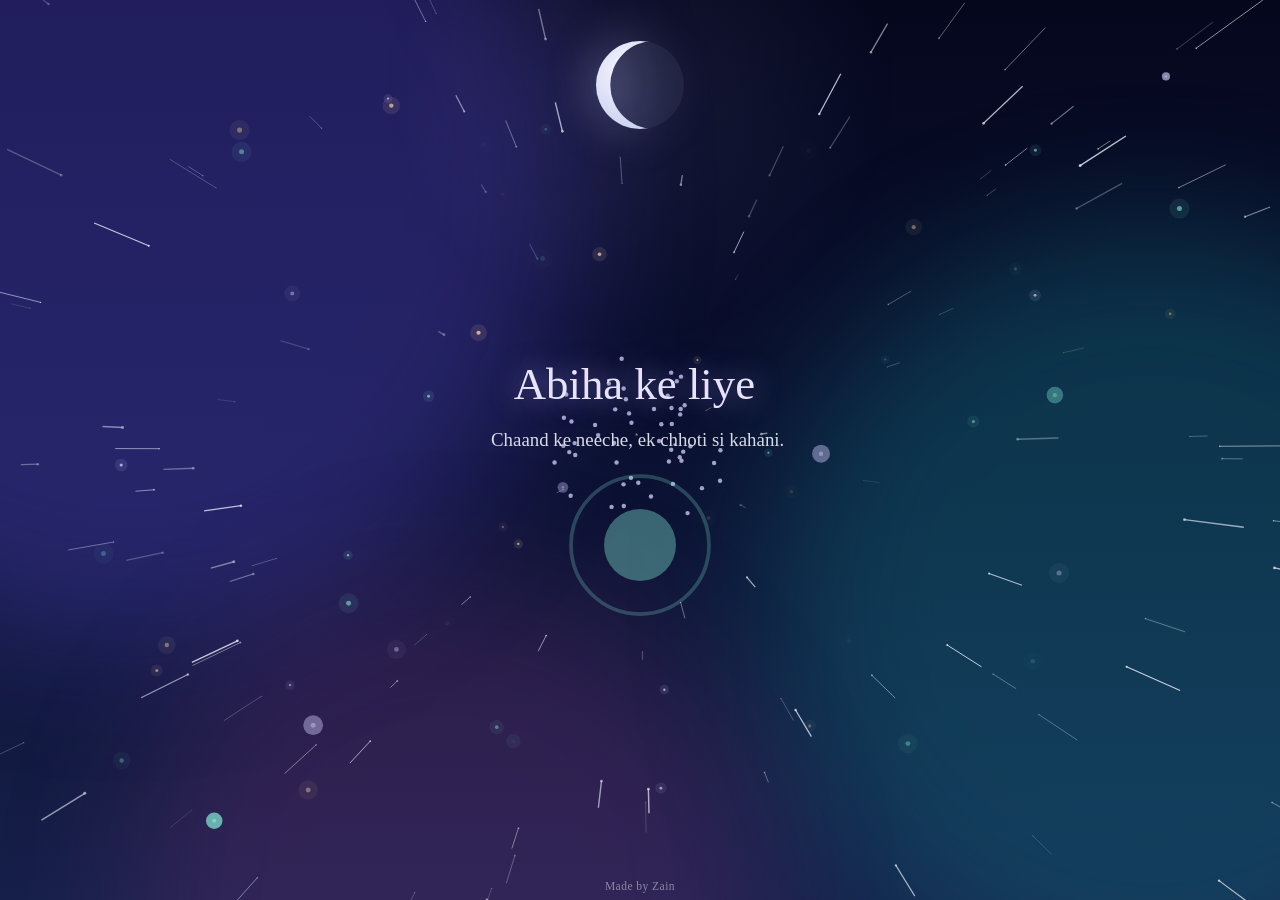
==== index.html @ aacb8832 "Create index.html" ====
<!DOCTYPE html>
<html lang="ur-Latn">
<head>
<meta charset="utf-8">
<meta name="viewport" content="width=device-width,initial-scale=1,viewport-fit=cover">
<meta name="robots" content="noindex">
<title>Abiha ke liye</title>
<style>
/* Custom font: fonts/ folder mein rakho, phir yeh kholo aur --serif mein naam sabse pehle likho:
@font-face{font-family:"MyFont";src:url("fonts/MyFont.woff2") format("woff2");font-display:swap} */
@property --a{syntax:"<angle>";initial-value:0deg;inherits:false}
:root{--serif:Georgia,"Iowan Old Style","Palatino Linotype",serif;--ms:clamp(84px,20vw,110px);--lit:.25;--mt:calc(30px + env(safe-area-inset-top,0px))}
*{box-sizing:border-box;margin:0;-webkit-tap-highlight-color:transparent}
html,body{height:100%;overflow:hidden}
body{background:linear-gradient(180deg,#05071d,#0c1233 55%,#16204a);color:#e8ebf8;font-family:var(--serif);user-select:none;touch-action:manipulation;overscroll-behavior:none}
.au,#cv,.halo,#moon{position:fixed;pointer-events:none}
.au{border-radius:50%;filter:blur(70px);opacity:.35;animation:dr 24s ease-in-out infinite alternate}
.a1{width:70vmax;height:70vmax;left:-25vmax;top:-20vmax;background:#5b4bd6}
.a2{width:60vmax;height:60vmax;right:-20vmax;top:25vh;background:#127c86;animation-duration:30s}
.a3{width:50vmax;height:50vmax;left:10vw;bottom:-25vmax;background:#a23d8f;opacity:.2;animation-duration:36s}
.a4{width:60vmax;height:60vmax;left:20vw;top:10vh;background:#ff9a4d;opacity:0;transition:opacity 3s}
body.warm .a4{opacity:.4}
@keyframes dr{to{transform:translate(8vmax,6vmax) scale(1.15)}}
#cv{inset:0;width:100%;height:100%}
.halo{left:50%;top:calc(var(--mt) + var(--ms)/2);width:min(130vw,560px);aspect-ratio:1;transform:translate(-50%,-50%);background:radial-gradient(circle,rgba(176,170,255,.38),transparent 65%);opacity:var(--lit);transition:opacity 2.6s}
.halo.w2{background:radial-gradient(circle,rgba(255,196,120,.55),transparent 65%);opacity:0}
body.warm .halo.w2{opacity:var(--lit)}
#moon{left:50%;top:var(--mt);width:var(--ms);height:var(--ms);transform:translateX(-50%);animation:br 5s ease-in-out infinite;filter:drop-shadow(0 0 22px rgba(205,208,255,.55))}
@keyframes br{50%{filter:drop-shadow(0 0 38px rgba(205,208,255,.85))}}
#sh{transition:transform 2.8s cubic-bezier(.4,0,.2,1)}
.s1{stop-color:#fbf8ff;transition:stop-color 2.2s}.s2{stop-color:#c4cdee;transition:stop-color 2.2s}
body.warm .s1{stop-color:#fff0c8}body.warm .s2{stop-color:#f1b878}
#stage{position:fixed;inset:0;z-index:3}
.pg{position:absolute;inset:0;display:flex;justify-content:center;overflow:hidden}
.in{width:100%;max-width:34rem;padding:calc(var(--mt) + var(--ms) + 16px) 1.5rem calc(2.6rem + env(safe-area-inset-bottom,0px));display:flex;flex-direction:column;align-items:center;justify-content:center;text-align:center;gap:.9rem}
.rv{opacity:0;transform:translateY(16px);filter:blur(6px);transition:opacity 1s,transform 1s,filter 1s}
.rv.show{opacity:1;transform:none;filter:none}
.w{display:inline-block;white-space:pre;opacity:0;transform:translateY(8px);filter:blur(5px);transition:opacity .9s,transform .9s,filter .9s;transition-delay:calc(var(--i)*60ms)}
.show .w{opacity:1;transform:none;filter:none}
.tt{font-weight:400;font-size:clamp(2rem,8.5vw,2.8rem);line-height:1.12;color:#e6e2ff;text-shadow:0 0 28px rgba(176,170,255,.6);animation:gl 4s ease-in-out infinite alternate}
@keyframes gl{to{text-shadow:0 0 46px rgba(127,227,208,.75)}}
.tx{font-size:clamp(1rem,3.9vw,1.18rem);line-height:1.7;max-width:28rem;color:rgba(232,235,248,.92)}
.hint{font-size:.9rem;color:rgba(232,235,248,.55)}
.cap{min-height:3rem;font-size:1.1rem;line-height:1.6;color:#ffd9a8;max-width:26rem}
.cap.f{animation:up .9s both}
@keyframes up{from{opacity:0;transform:translateY(8px);filter:blur(5px)}}
button{font:inherit;font-size:1rem;color:#e8ebf8;cursor:pointer;padding:.8rem 1.3rem;border-radius:999px;border:1px solid rgba(207,201,255,.7);background:rgba(10,14,40,.5);touch-action:manipulation}
button:focus-visible{outline:3px solid #ffcf99;outline-offset:3px}
button.fill{background:#d6d1ff;color:#0c1233;border-color:#d6d1ff}
.nx{opacity:0;transform:scale(.6);pointer-events:none;transition:opacity .6s,transform .7s cubic-bezier(.3,1.6,.5,1)}
.nx.show{opacity:1;transform:none;pointer-events:auto;animation:pl 2s ease-in-out infinite}
@keyframes pl{0%,100%{box-shadow:0 0 0 0 rgba(214,209,255,.5)}50%{box-shadow:0 0 0 12px rgba(214,209,255,0)}}
.ringb{width:150px;height:150px;border:0;background:none;padding:0;border-radius:50%;touch-action:none}
.ringb svg{width:100%;height:100%}
.ringb circle{fill:none;stroke-width:2.5}
.trk{stroke:rgba(127,227,208,.25)}
#arc{stroke:#7fe3d0;stroke-linecap:round;stroke-dasharray:289;stroke-dashoffset:289;transform:rotate(-90deg);transform-origin:50% 50%;filter:drop-shadow(0 0 6px #7fe3d0)}
.core{fill:rgba(127,227,208,.4)!important;stroke:none;animation:pu 2.4s ease-in-out infinite;transform-origin:50% 50%}
@keyframes pu{50%{transform:scale(1.3);opacity:.5}}
.area{position:relative;width:100%;max-width:26rem;height:34vh;min-height:180px}
.stp{position:absolute;width:48px;height:48px;margin:-24px;padding:0;border:0;background:none;border-radius:50%}
.stp::before{content:"";position:absolute;inset:10px;background:#fff;clip-path:polygon(50% 0,60% 40%,100% 50%,60% 60%,50% 100%,40% 60%,0 50%,40% 40%);opacity:.6;animation:pu 2s ease-in-out infinite;transition:transform .8s,background .8s}
.stp.lit::before{background:#fff3c8;transform:scale(1.7) rotate(45deg);opacity:1;animation:none;filter:drop-shadow(0 0 8px #ffd9a8)}
.lines{position:absolute;inset:0;width:100%;height:100%;pointer-events:none}
.lines line{stroke:#d6d1ff;stroke-width:1.5;vector-effect:non-scaling-stroke;stroke-dasharray:700;stroke-dashoffset:700;animation:ds 1.2s forwards;filter:drop-shadow(0 0 4px #d6d1ff)}
@keyframes ds{to{stroke-dashoffset:0}}
.hb{position:relative;overflow:hidden;min-width:15rem;padding:1rem 1.4rem;touch-action:none}
.hb .fl{position:absolute;inset:0;background:linear-gradient(90deg,#7fe3d0,#d6d1ff);transform-origin:0 50%;transform:scaleX(0);opacity:.55}
.hb span{position:relative}
.wv svg{width:100%;height:110px}
.wv path{fill:none;stroke:#d6d1ff;stroke-width:3;stroke-linecap:round;vector-effect:non-scaling-stroke;filter:drop-shadow(0 0 6px #b0aaff)}
.wv path.gold{stroke:#ffd9a8;filter:drop-shadow(0 0 10px #ffcf99)}
.wv .lab{display:flex;justify-content:space-between;font-size:.85rem;color:rgba(232,235,248,.6)}
input[type=range]{-webkit-appearance:none;appearance:none;width:100%;height:34px;background:transparent;touch-action:none}
input[type=range]::-webkit-slider-runnable-track{height:4px;border-radius:4px;background:rgba(214,209,255,.35)}
input[type=range]::-moz-range-track{height:4px;border-radius:4px;background:rgba(214,209,255,.35)}
input[type=range]::-webkit-slider-thumb{-webkit-appearance:none;width:32px;height:32px;margin-top:-14px;border-radius:50%;background:radial-gradient(circle at 35% 35%,#fff,#c4cdee);box-shadow:0 0 18px #b0aaff}
input[type=range]::-moz-range-thumb{width:32px;height:32px;border:0;border-radius:50%;background:radial-gradient(circle at 35% 35%,#fff,#c4cdee);box-shadow:0 0 18px #b0aaff}
.lrow{display:flex;gap:1.5rem;justify-content:center;margin:.4rem 0}
.lan{width:54px;height:72px;border:0;background:none;padding:0;position:relative;animation:bob 4s ease-in-out infinite}
.lan:nth-child(2){animation-delay:-1.3s}.lan:nth-child(3){animation-delay:-2.6s}
.lan i{position:absolute;inset:0;border-radius:42% 42% 38% 38%/32% 32% 46% 46%;background:radial-gradient(circle at 50% 60%,#ffe9b8,#ff9d5c 70%);box-shadow:0 0 26px rgba(255,170,90,.7)}
.lan.go{animation:rise 2.8s ease-in forwards;pointer-events:none}
@keyframes bob{50%{transform:translateY(-8px)}}
@keyframes rise{to{transform:translateY(-55vh) scale(.6);opacity:0}}
.pr{margin:.3rem 0;font-size:1rem;line-height:1.5;animation:up .9s both}
.pr b{display:block;font-weight:400;color:#ffd9a8;font-size:1.05rem}
.card{position:relative;width:100%;max-width:28rem;padding:1.2rem;border-radius:20px;text-align:left;cursor:pointer;border:1.5px solid transparent;background:linear-gradient(rgba(12,18,52,.85),rgba(12,18,52,.85)) padding-box,conic-gradient(from var(--a),#d6d1ff,#7fe3d0,#ffcf99,#d6d1ff) border-box;animation:sp 7s linear infinite;box-shadow:0 0 40px rgba(176,170,255,.25)}
@keyframes sp{to{--a:360deg}}
.ghost,.typed{font-size:clamp(.95rem,3.6vw,1.08rem);line-height:1.7;white-space:pre-wrap}
.ghost{visibility:hidden}
.typed{position:absolute;inset:1.2rem;color:#f1ecff}
.typed::after{content:"";display:inline-block;width:2px;height:1.1em;margin-left:2px;vertical-align:-.15em;background:#ffd9a8;animation:bl 1s steps(2) infinite}
.typed.end::after{display:none}
@keyframes bl{50%{opacity:0}}
.choices{display:flex;flex-wrap:wrap;gap:.7rem;justify-content:center}
.reply{min-height:2.6rem;font-size:1.1rem;line-height:1.6;color:#ffd9a8}
.rip{position:fixed;z-index:7;width:12px;height:12px;margin:-6px;border-radius:50%;border:2px solid #7fe3d0;pointer-events:none;animation:rp 1.2s ease-out forwards}
@keyframes rp{to{transform:scale(12);opacity:0}}
.glowline{position:fixed;left:0;right:0;top:0;height:3px;z-index:6;background:linear-gradient(90deg,transparent,#d6d1ff,transparent);box-shadow:0 0 24px #b0aaff;pointer-events:none}
.ring{position:fixed;z-index:6;border-radius:50%;border:2px solid #7fe3d0;box-shadow:0 0 25px #7fe3d0,inset 0 0 25px #7fe3d0;transform:translate(-50%,-50%);pointer-events:none}
.made{position:fixed;z-index:8;left:0;right:0;bottom:calc(8px + env(safe-area-inset-bottom,0px));text-align:center;font-size:.72rem;letter-spacing:.04em;color:rgba(232,235,248,.5);pointer-events:none}
@media(prefers-reduced-motion:reduce){*{animation:none!important;transition:none!important}.rv,.w{opacity:1;transform:none;filter:none}}
</style>
</head>
<body>
<div class="au a1"></div><div class="au a2"></div><div class="au a3"></div><div class="au a4"></div>
<canvas id="cv"></canvas><div class="halo"></div><div class="halo w2"></div>
<svg id="moon" viewBox="0 0 200 200" aria-hidden="true">
  <defs>
    <radialGradient id="g" cx="38%" cy="35%" r="75%"><stop offset="0" class="s1"/><stop offset="1" class="s2"/></radialGradient>
    <mask id="mk" maskUnits="userSpaceOnUse" x="0" y="0" width="200" height="200"><rect width="200" height="200" fill="#fff"/><circle id="sh" cx="100" cy="100" r="80" fill="#000"/></mask>
  </defs>
  <circle cx="100" cy="100" r="80" fill="#c4cdee" opacity=".07"/>
  <g mask="url(#mk)"><circle cx="100" cy="100" r="80" fill="url(#g)"/>
    <circle cx="72" cy="82" r="11" fill="#8f9bc8" opacity=".2"/><circle cx="124" cy="122" r="15" fill="#8f9bc8" opacity=".18"/>
    <circle cx="98" cy="60" r="6" fill="#8f9bc8" opacity=".2"/><circle cx="132" cy="76" r="8" fill="#8f9bc8" opacity=".16"/><circle cx="76" cy="130" r="7" fill="#8f9bc8" opacity=".16"/></g>
</svg>
<div id="stage"></div>
<p class="made">Made by Zain</p>

<script>
/* ===== YAHAN APNE ALFAAZ LIKHO: sirf yeh hissa edit karna hai =====
   off = chaand ki phase (26 patli hilaal ... 175 poora chaand), lit = chaand ki roshni (0 se 1) */
const P = [
  { t: "gate", off: 26, lit: .25, title: "Abiha ke liye", tx: "Chaand ke neeche, ek chhoti si kahani.", hint: "Chaand ko jagane ke liye ring ko dabao aur pakde rakho" },
  { t: "stars", off: 48, lit: .4, title: "Abiha,", tx: "Yeh kahani tumhare liye hai. Pehle teen taare roshan karo.",
    cap: "Taare door lagte hain, par aasman ek hi hota hai." },
  { t: "calm", off: 70, lit: .55, title: "Do hafte", tx: "Dimaag mein jab bohot shor hota hai, tumse baat karte hi wo shant ho jata hai. Shor ko shant karo.",
    btn: "Dabao aur pakde rakho", doneBtn: "Shant ho gaya" },
  { t: "line", off: 95, lit: .7, title: "Us raat", tx: "Maine baat ghuma di thi, jabke tumne seedha bolne ko kaha tha. Woh meri galti thi. Ghumi hui baat ko seedha karo.",
    cap: "Seedhi baat. Aage se bas yahi." },
  { t: "lanterns", off: 125, lit: .82, title: "Mera waada", tx: "Teen fanoos chhodo. Har ek mein ek waada hai.", items: [
    { label: "Seedha bolunga", text: "Chahe baat mushkil ho, ghuma kar nahi." },
    { label: "Ahmiyat doonga", text: "Tumhari baat meri nazar mein hamesha value rakhti hai." },
    { label: "Chhota nahi karunga", text: "Kisi ke saamne tumhein kabhi chhota nahi hone doonga." } ] },
  /* ✎ Yeh tumhara khaas message hai: typing style mein chalega. Isay apne alfaaz mein badal do. */
  { t: "letter", off: 150, lit: .92, title: "Ek khaas baat",
    message: "Abiha,\ndo hafton mein tumne mere bhaari dil ko halka kiya hai. Yeh maine kabhi kaha nahi, par tumhari baatein mere liye sukoon hain.\nUs raat meri galti thi. Main tumhari baat ko seedha sunta aur seedha jawab deta.\nAb se tumhari har baat poore dhyan se sununga.\nTum naraz raho ya na raho, tum mere liye khaas ho, aur main tumhara dost rahunga.\n- Zain" },
  { t: "end", off: 175, lit: 1, title: "Ab faisla tumhara", tx: "Dekho, chaand poora ho gaya. Jo bhi tum chaho, main uski izzat karunga.",
    yes: "Chalo, phir se baat karte hain", wait: "Mujhe thora waqt chahiye",
    yesReply: "Shukriya, Abiha. Main yahin hoon.", waitReply: "Theek hai. Jab tum ready ho, main wait karunga." }
];
/* ================================================================= */

const $ = id => document.getElementById(id), stage = $("stage");
const RM = matchMedia("(prefers-reduced-motion: reduce)").matches;
const TR = ["", "circle", "zoom", "curtain", "circle", "zoom", "curtain"];
let cur = -1, busy = false, hold = false, hp = 0, chaos = 0, warp = 0, task = "", S = {}, last = 0;
const mk = (tag, cls) => { const e = document.createElement(tag); if (cls) e.className = cls; return e; };
const words = (e, t) => t.split(" ").forEach((w, i) => { const s = mk("span", "w"); s.style.setProperty("--i", i); s.textContent = w + " "; e.append(s); });

// ---------- canvas: stars (parallax + warp), dust, shooting stars, bursts ----------
const cv = $("cv"), cx = cv.getContext("2d");
let W, H, D, px, py;
function size() { D = Math.min(devicePixelRatio || 1, 2); W = innerWidth; H = innerHeight; cv.width = W * D; cv.height = H * D; cx.setTransform(D, 0, 0, D, 0, 0); }
size(); addEventListener("resize", size); px = W / 2; py = H / 2;
const rnd = (a, b) => a + Math.random() * (b - a);
const stars = [...Array(110)].map(() => ({ x: rnd(0, 1), y: rnd(0, 1), r: rnd(.4, 1.5), p: rnd(0, 6.3), z: rnd(.2, 1) }));
const cols = ["#7fe3d0", "#d6d1ff", "#ffd9a8"];
const dust = [...Array(55)].map(() => ({ x: rnd(0, W), y: rnd(0, H), vx: 0, vy: 0, r: rnd(1, 2.6), p: rnd(0, 6.3), c: cols[Math.floor(rnd(0, 3))] }));
let bursts = [], shoots = [];
function burst(x, y, c, n) { for (let i = 0; i < n; i++) { const a = rnd(0, 6.3), s = rnd(1, 5); bursts.push({ x, y, vx: Math.cos(a) * s, vy: Math.sin(a) * s - 1, l: 1, c }); } }
function shootStar() { shoots.push({ x: rnd(W * .4, W), y: rnd(0, H * .35), vx: -rnd(7, 11), vy: rnd(3, 5), l: 1 }); }
setInterval(() => { if (!document.hidden && !RM) shootStar(); }, 5000);
addEventListener("pointermove", e => { px = e.clientX; py = e.clientY; });

function ripple(x, y) { const r = mk("span", "rip"); r.style.left = x + "px"; r.style.top = y + "px"; document.body.append(r); setTimeout(() => r.remove(), 1300); }

// ---------- pages ----------
function build(i) {
  const p = P[i], el = mk("div", "pg"), inn = mk("div", "in"), st = { i }; el.append(inn);
  S = st; task = p.t; hp = 0; chaos = p.t === "calm" ? 1 : 0;
  const add = (tag, cls, t) => { const e = mk(tag, cls); if (t) words(e, t); inn.append(e); return e; };
  const nx = mk("button", "nx"); nx.textContent = "Aage \u2726";
  nx.onclick = () => { const r = nx.getBoundingClientRect(); go(i + 1, r.left + r.width / 2, r.top + r.height / 2); };
  st.done = () => nx.classList.add("show");
  add("h2", "tt rv", p.title);
  if (p.tx) add("p", "tx rv", p.tx);

  if (p.t === "gate") {
    const r = add("div", "rv");
    r.innerHTML = '<button class="ringb" data-hold aria-label="Dabao aur pakde rakho"><svg viewBox="0 0 100 100"><circle class="trk" cx="50" cy="50" r="46"/><circle class="core" cx="50" cy="50" r="24"/><circle id="arc" cx="50" cy="50" r="46"/></svg></button>';
    add("p", "hint rv", p.hint);
  }
  if (p.t === "stars") {
    const area = add("div", "area rv"), cap = mk("p", "cap");
    area.innerHTML = '<svg class="lines" viewBox="0 0 100 100" preserveAspectRatio="none"></svg>';
    const svg = area.firstChild; let lit = 0, prev = null;
    [[18, 26], [50, 72], [82, 30]].forEach(([x, y]) => {
      const b = mk("button", "stp"); b.style.left = x + "%"; b.style.top = y + "%"; b.setAttribute("aria-label", "Taara");
      b.onclick = e => {
        if (b.classList.contains("lit")) return;
        b.classList.add("lit"); burst(e.clientX, e.clientY, "#fff3c8", 28);
        if (prev) { const l = document.createElementNS("http://www.w3.org/2000/svg", "line"); l.setAttribute("x1", prev[0]); l.setAttribute("y1", prev[1]); l.setAttribute("x2", x); l.setAttribute("y2", y); svg.append(l); }
        prev = [x, y];
        if (++lit === 3) { cap.textContent = p.cap; cap.classList.add("f"); st.done(); }
      };
      area.append(b);
    });
    inn.append(cap);
  }
  if (p.t === "calm") {
    const b = add("button", "hb rv"); b.setAttribute("data-hold", ""); b.innerHTML = '<i class="fl"></i><span></span>';
    st.fl = b.firstChild; st.lab = b.lastChild; st.lab.textContent = p.btn; st.doneTxt = p.doneBtn;
  }
  if (p.t === "line") {
    const box = add("div", "area wv rv"), cap = mk("p", "cap");
    box.innerHTML = '<svg viewBox="0 0 300 100" preserveAspectRatio="none"><path d=""/></svg><input type="range" min="0" max="100" value="0" aria-label="Baat seedhi karo"><div class="lab"><span>ghuma hua</span><span>seedha</span></div>';
    box.style.height = "auto";
    st.path = box.querySelector("path"); st.sl = box.querySelector("input");
    st.sl.oninput = () => {
      if (+st.sl.value >= 97 && !st.fin) { st.fin = 1; st.sl.value = 100; st.sl.disabled = true; st.path.classList.add("gold"); cap.textContent = p.cap; cap.classList.add("f"); burst(W / 2, H * .55, "#ffd9a8", 50); st.done(); }
    };
    inn.append(cap);
  }
  if (p.t === "lanterns") {
    const row = add("div", "lrow rv"), list = mk("div", "plist"); let n = 0;
    p.items.forEach(it => {
      const b = mk("button", "lan"); b.setAttribute("aria-label", it.label); b.innerHTML = "<i></i>";
      b.onclick = e => {
        if (b.classList.contains("go")) return;
        b.classList.add("go"); burst(e.clientX, e.clientY, "#ffcf99", 24);
        const q = mk("p", "pr"); q.innerHTML = "<b></b><span></span>"; q.firstChild.textContent = it.label; q.lastChild.textContent = it.text; list.append(q);
        if (++n === p.items.length) st.done();
      };
      row.append(b);
    });
    inn.append(list);
  }
  if (p.t === "letter") {
    const card = add("div", "card rv"); card.innerHTML = '<p class="ghost"></p><p class="typed"></p>';
    card.firstChild.textContent = p.message; st.out = card.lastChild;
    const finish = () => { clearTimeout(st.tt); st.out.textContent = p.message; st.out.classList.add("end"); st.done(); };
    card.onclick = () => { if (!st.fin) { st.fin = 1; finish(); } };
    st.start = () => {
      let k = 0;
      const tick = () => {
        if (st.fin || cur !== i) return;
        st.out.textContent = p.message.slice(0, ++k);
        if (k >= p.message.length) { st.fin = 1; finish(); return; }
        st.tt = setTimeout(tick, /[.,\n]/.test(p.message[k - 1]) ? 280 : 30 + Math.random() * 30);
      };
      tick();
    };
  }
  if (p.t === "end") {
    const box = add("div", "choices rv"), r = add("p", "reply");
    box.innerHTML = '<button class="fill"></button><button></button>';
    const bs = box.querySelectorAll("button"); bs[0].textContent = p.yes; bs[1].textContent = p.wait;
    bs[0].onclick = e => { r.textContent = p.yesReply; document.body.classList.add("warm"); burst(e.clientX, e.clientY, "#ffcf99", 90); for (let k = 0; k < 4; k++) setTimeout(shootStar, k * 300); navigator.vibrate && navigator.vibrate(40); };
    bs[1].onclick = () => { r.textContent = p.waitReply; document.body.classList.remove("warm"); };
  } else if (p.t !== "gate") inn.append(nx);
  return el;
}

function begin(el, base) {
  el.querySelectorAll(".rv").forEach((e, k) => setTimeout(() => e.classList.add("show"), base + k * 520));
  const st = S; if (st.start) setTimeout(() => { if (cur === st.i) st.start(); }, base + 2400);
}

function go(i, x, y) {
  if (busy || i < 0 || i >= P.length) return;
  x = x == null ? W / 2 : x; y = y == null ? H / 2 : y;
  const old = stage.firstElementChild, el = build(i), type = TR[i];
  cur = i; busy = true; warp = 1; burst(x, y, "#d6d1ff", 50);
  $("sh").style.transform = `translateX(${P[i].off}px)`;
  document.documentElement.style.setProperty("--lit", P[i].lit);
  if (i < P.length - 1) document.body.classList.remove("warm");
  const fin = () => { old && old.remove(); busy = false; };
  stage.append(el);
  if (!old || RM) { fin(); begin(el, RM ? 0 : 300); return; }
  if (type === "circle") {
    const R = Math.hypot(W, H) * 1.05, d = 1100, c0 = `circle(0px at ${x}px ${y}px)`;
    el.style.clipPath = c0;
    const r = mk("div", "ring"); r.style.left = x + "px"; r.style.top = y + "px"; document.body.append(r);
    r.animate([{ width: "0px", height: "0px", opacity: 1 }, { width: 2 * R + "px", height: 2 * R + "px", opacity: .1 }], { duration: d, easing: "cubic-bezier(.65,0,.25,1)" }).onfinish = () => r.remove();
    el.animate([{ clipPath: c0 }, { clipPath: `circle(${R}px at ${x}px ${y}px)` }], { duration: d, easing: "cubic-bezier(.65,0,.25,1)", fill: "forwards" }).onfinish = () => { el.style.clipPath = ""; fin(); };
    begin(el, 700);
  } else if (type === "zoom") {
    old.animate([{ opacity: 1, transform: "scale(1)", filter: "blur(0px)" }, { opacity: 0, transform: "scale(1.25)", filter: "blur(14px)" }], { duration: 700, easing: "ease-in", fill: "forwards" });
    el.animate([{ opacity: 0, transform: "scale(.8)", filter: "blur(14px)" }, { opacity: 1, transform: "none", filter: "blur(0px)" }], { duration: 900, delay: 350, easing: "cubic-bezier(.2,.8,.2,1)", fill: "both" }).onfinish = fin;
    begin(el, 900);
  } else {
    const gl = mk("div", "glowline"); document.body.append(gl);
    gl.animate([{ transform: `translateY(${H}px)` }, { transform: "translateY(0px)" }], { duration: 1000, easing: "cubic-bezier(.65,0,.25,1)" }).onfinish = () => gl.remove();
    el.style.clipPath = "inset(100% 0 0 0)";
    el.animate([{ clipPath: "inset(100% 0 0 0)" }, { clipPath: "inset(0 0 0 0)" }], { duration: 1000, easing: "cubic-bezier(.65,0,.25,1)", fill: "forwards" }).onfinish = () => { el.style.clipPath = ""; fin(); };
    begin(el, 700);
  }
}

// ---------- input: hold + tap ripples ----------
addEventListener("pointerdown", e => {
  if (e.target.closest && e.target.closest("[data-hold]")) hold = true;
  ripple(e.clientX, e.clientY);
});
["pointerup", "pointercancel"].forEach(n => addEventListener(n, () => { hold = false; }));
addEventListener("keydown", e => { if ((e.key === " " || e.key === "Enter") && (task === "gate" || task === "calm")) hold = true; });
addEventListener("keyup", () => { hold = false; });

// ---------- main loop ----------
function frame(t) {
  const dt = Math.min(t - last, 50); last = t;
  if (!document.hidden) {
    cx.clearRect(0, 0, W, H);
    cx.fillStyle = cx.strokeStyle = "#e8ebf8";
    stars.forEach(s => {
      const x = s.x * W - (px - W / 2) * s.z * .02, y = s.y * H - (py - H / 2) * s.z * .02;
      cx.globalAlpha = (.2 + .7 * Math.abs(Math.sin(t / 1500 + s.p))) * (.5 + s.z * .5);
      cx.beginPath(); cx.arc(x, y, s.r, 0, 6.3); cx.fill();
      if (warp > .03) { cx.lineWidth = s.r; cx.beginPath(); cx.moveTo(x, y); cx.lineTo(x + (x - W / 2) * warp * .35 * s.z, y + (y - H / 2) * warp * .35 * s.z); cx.stroke(); }
    });
    dust.forEach(d => {
      const j = .02 + chaos * .5;
      d.vx += rnd(-1, 1) * j + (px - d.x) * .000012 * dt - (d.y - H / 2) * .00004 * chaos;
      d.vy += rnd(-1, 1) * j + (py - d.y) * .000012 * dt + (d.x - W / 2) * .00004 * chaos;
      d.vx *= .96; d.vy *= .96;
      d.x = (d.x + d.vx * dt / 16 + W) % W; d.y = (d.y + d.vy * dt / 16 + H) % H;
      const al = .35 + .4 * Math.sin(t / 800 + d.p);
      cx.fillStyle = d.c; cx.globalAlpha = al * .15; cx.beginPath(); cx.arc(d.x, d.y, d.r * 4, 0, 6.3); cx.fill();
      cx.globalAlpha = al; cx.beginPath(); cx.arc(d.x, d.y, d.r, 0, 6.3); cx.fill();
    });
    shoots = shoots.filter(s => s.l > 0);
    shoots.forEach(s => {
      s.x += s.vx; s.y += s.vy; s.l -= .015;
      const g = cx.createLinearGradient(s.x, s.y, s.x - s.vx * 9, s.y - s.vy * 9);
      g.addColorStop(0, "#fff"); g.addColorStop(1, "rgba(255,255,255,0)");
      cx.globalAlpha = Math.max(s.l, 0); cx.strokeStyle = g; cx.lineWidth = 1.6; cx.beginPath(); cx.moveTo(s.x, s.y); cx.lineTo(s.x - s.vx * 9, s.y - s.vy * 9); cx.stroke();
    });
    bursts = bursts.filter(b => b.l > 0);
    bursts.forEach(b => { b.x += b.vx; b.y += b.vy; b.vy += .05; b.l -= .014; cx.globalAlpha = Math.max(b.l, 0); cx.fillStyle = b.c; cx.beginPath(); cx.arc(b.x, b.y, 2.2, 0, 6.3); cx.fill(); });
    cx.globalAlpha = 1;
    warp *= .94; if (warp < .01) warp = 0;

    if ((task === "gate" || task === "calm") && !busy && !S.fin) {
      hp = Math.max(0, Math.min(1, hp + (hold ? dt / (task === "gate" ? 1500 : 2400) : -dt / 1000)));
      if (task === "gate") {
        const a = $("arc"); if (a) a.style.strokeDashoffset = 289 * (1 - hp);
        if (hp >= 1) { S.fin = 1; hold = false; navigator.vibrate && navigator.vibrate(30); go(1, W / 2, H / 2); }
      } else {
        if (S.fl) S.fl.style.transform = `scaleX(${hp})`;
        chaos = 1 - hp;
        if (hp >= 1) { S.fin = 1; hold = false; chaos = 0; S.lab.textContent = S.doneTxt; burst(W / 2, H * .6, "#7fe3d0", 50); S.done(); }
      }
    }
    if (task === "line" && S.path) {
      const s = S.sl.value / 100, amp = (1 - s) * 34; let d = "M0 50";
      for (let x = 6; x <= 300; x += 6) d += `L${x} ${(50 + amp * Math.sin(x / 22 + t / 400) * Math.cos(x / 57)).toFixed(1)}`;
      S.path.setAttribute("d", d);
    }
  }
  requestAnimationFrame(frame);
}
requestAnimationFrame(frame);
go(0);
</script>
</body>
</html>
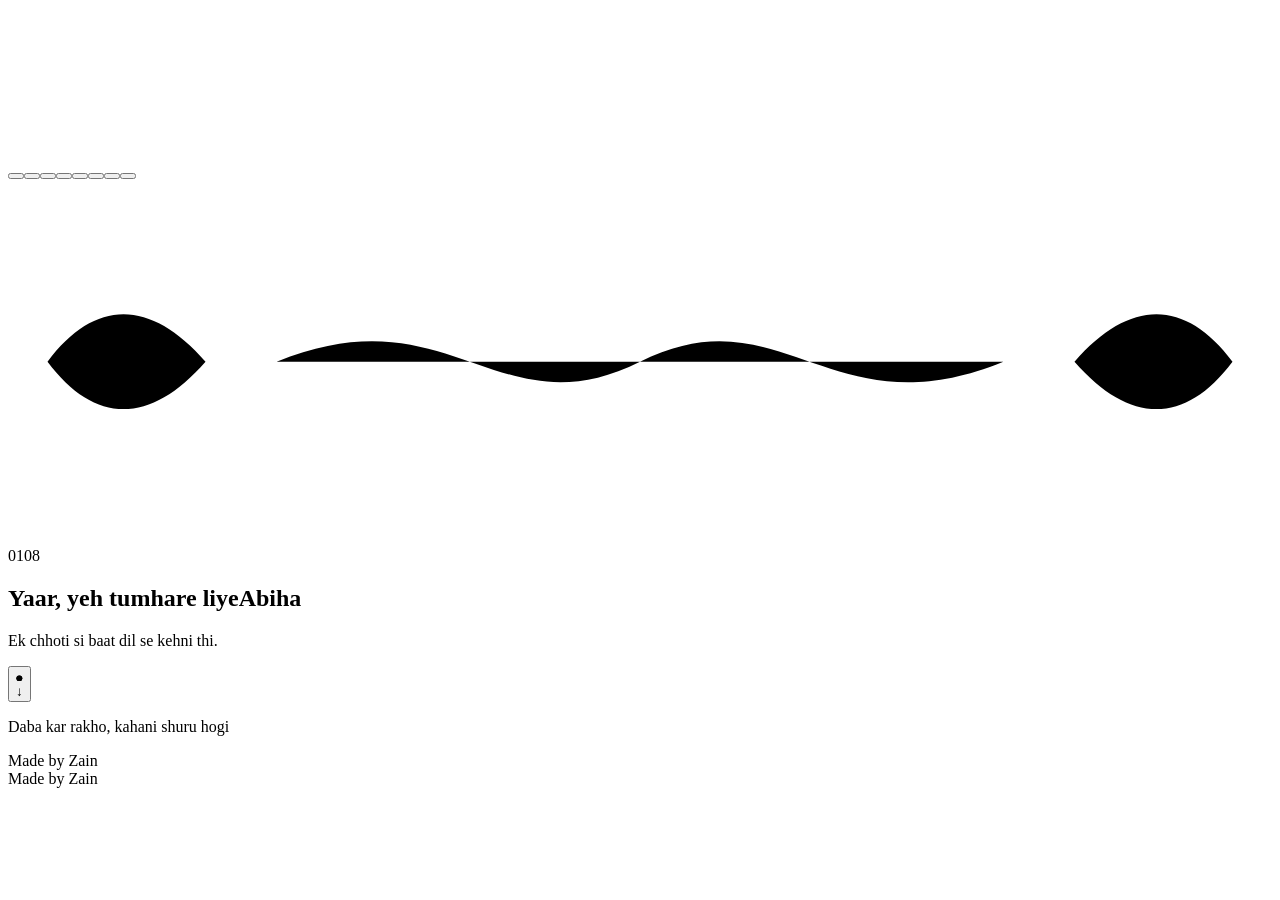
==== commit 89b1de29: "Add files via upload" ====
--- a/index.html
+++ b/index.html
@@ -1,359 +1 @@
-<!DOCTYPE html>
-<html lang="ur-Latn">
-<head>
-<meta charset="utf-8">
-<meta name="viewport" content="width=device-width,initial-scale=1,viewport-fit=cover">
-<meta name="robots" content="noindex">
-<title>Abiha ke liye</title>
-<style>
-/* Custom font: fonts/ folder mein rakho, phir yeh kholo aur --serif mein naam sabse pehle likho:
-@font-face{font-family:"MyFont";src:url("fonts/MyFont.woff2") format("woff2");font-display:swap} */
-@property --a{syntax:"<angle>";initial-value:0deg;inherits:false}
-:root{--serif:Georgia,"Iowan Old Style","Palatino Linotype",serif;--ms:clamp(84px,20vw,110px);--lit:.25;--mt:calc(30px + env(safe-area-inset-top,0px))}
-*{box-sizing:border-box;margin:0;-webkit-tap-highlight-color:transparent}
-html,body{height:100%;overflow:hidden}
-body{background:linear-gradient(180deg,#05071d,#0c1233 55%,#16204a);color:#e8ebf8;font-family:var(--serif);user-select:none;touch-action:manipulation;overscroll-behavior:none}
-.au,#cv,.halo,#moon{position:fixed;pointer-events:none}
-.au{border-radius:50%;filter:blur(70px);opacity:.35;animation:dr 24s ease-in-out infinite alternate}
-.a1{width:70vmax;height:70vmax;left:-25vmax;top:-20vmax;background:#5b4bd6}
-.a2{width:60vmax;height:60vmax;right:-20vmax;top:25vh;background:#127c86;animation-duration:30s}
-.a3{width:50vmax;height:50vmax;left:10vw;bottom:-25vmax;background:#a23d8f;opacity:.2;animation-duration:36s}
-.a4{width:60vmax;height:60vmax;left:20vw;top:10vh;background:#ff9a4d;opacity:0;transition:opacity 3s}
-body.warm .a4{opacity:.4}
-@keyframes dr{to{transform:translate(8vmax,6vmax) scale(1.15)}}
-#cv{inset:0;width:100%;height:100%}
-.halo{left:50%;top:calc(var(--mt) + var(--ms)/2);width:min(130vw,560px);aspect-ratio:1;transform:translate(-50%,-50%);background:radial-gradient(circle,rgba(176,170,255,.38),transparent 65%);opacity:var(--lit);transition:opacity 2.6s}
-.halo.w2{background:radial-gradient(circle,rgba(255,196,120,.55),transparent 65%);opacity:0}
-body.warm .halo.w2{opacity:var(--lit)}
-#moon{left:50%;top:var(--mt);width:var(--ms);height:var(--ms);transform:translateX(-50%);animation:br 5s ease-in-out infinite;filter:drop-shadow(0 0 22px rgba(205,208,255,.55))}
-@keyframes br{50%{filter:drop-shadow(0 0 38px rgba(205,208,255,.85))}}
-#sh{transition:transform 2.8s cubic-bezier(.4,0,.2,1)}
-.s1{stop-color:#fbf8ff;transition:stop-color 2.2s}.s2{stop-color:#c4cdee;transition:stop-color 2.2s}
-body.warm .s1{stop-color:#fff0c8}body.warm .s2{stop-color:#f1b878}
-#stage{position:fixed;inset:0;z-index:3}
-.pg{position:absolute;inset:0;display:flex;justify-content:center;overflow:hidden}
-.in{width:100%;max-width:34rem;padding:calc(var(--mt) + var(--ms) + 16px) 1.5rem calc(2.6rem + env(safe-area-inset-bottom,0px));display:flex;flex-direction:column;align-items:center;justify-content:center;text-align:center;gap:.9rem}
-.rv{opacity:0;transform:translateY(16px);filter:blur(6px);transition:opacity 1s,transform 1s,filter 1s}
-.rv.show{opacity:1;transform:none;filter:none}
-.w{display:inline-block;white-space:pre;opacity:0;transform:translateY(8px);filter:blur(5px);transition:opacity .9s,transform .9s,filter .9s;transition-delay:calc(var(--i)*60ms)}
-.show .w{opacity:1;transform:none;filter:none}
-.tt{font-weight:400;font-size:clamp(2rem,8.5vw,2.8rem);line-height:1.12;color:#e6e2ff;text-shadow:0 0 28px rgba(176,170,255,.6);animation:gl 4s ease-in-out infinite alternate}
-@keyframes gl{to{text-shadow:0 0 46px rgba(127,227,208,.75)}}
-.tx{font-size:clamp(1rem,3.9vw,1.18rem);line-height:1.7;max-width:28rem;color:rgba(232,235,248,.92)}
-.hint{font-size:.9rem;color:rgba(232,235,248,.55)}
-.cap{min-height:3rem;font-size:1.1rem;line-height:1.6;color:#ffd9a8;max-width:26rem}
-.cap.f{animation:up .9s both}
-@keyframes up{from{opacity:0;transform:translateY(8px);filter:blur(5px)}}
-button{font:inherit;font-size:1rem;color:#e8ebf8;cursor:pointer;padding:.8rem 1.3rem;border-radius:999px;border:1px solid rgba(207,201,255,.7);background:rgba(10,14,40,.5);touch-action:manipulation}
-button:focus-visible{outline:3px solid #ffcf99;outline-offset:3px}
-button.fill{background:#d6d1ff;color:#0c1233;border-color:#d6d1ff}
-.nx{opacity:0;transform:scale(.6);pointer-events:none;transition:opacity .6s,transform .7s cubic-bezier(.3,1.6,.5,1)}
-.nx.show{opacity:1;transform:none;pointer-events:auto;animation:pl 2s ease-in-out infinite}
-@keyframes pl{0%,100%{box-shadow:0 0 0 0 rgba(214,209,255,.5)}50%{box-shadow:0 0 0 12px rgba(214,209,255,0)}}
-.ringb{width:150px;height:150px;border:0;background:none;padding:0;border-radius:50%;touch-action:none}
-.ringb svg{width:100%;height:100%}
-.ringb circle{fill:none;stroke-width:2.5}
-.trk{stroke:rgba(127,227,208,.25)}
-#arc{stroke:#7fe3d0;stroke-linecap:round;stroke-dasharray:289;stroke-dashoffset:289;transform:rotate(-90deg);transform-origin:50% 50%;filter:drop-shadow(0 0 6px #7fe3d0)}
-.core{fill:rgba(127,227,208,.4)!important;stroke:none;animation:pu 2.4s ease-in-out infinite;transform-origin:50% 50%}
-@keyframes pu{50%{transform:scale(1.3);opacity:.5}}
-.area{position:relative;width:100%;max-width:26rem;height:34vh;min-height:180px}
-.stp{position:absolute;width:48px;height:48px;margin:-24px;padding:0;border:0;background:none;border-radius:50%}
-.stp::before{content:"";position:absolute;inset:10px;background:#fff;clip-path:polygon(50% 0,60% 40%,100% 50%,60% 60%,50% 100%,40% 60%,0 50%,40% 40%);opacity:.6;animation:pu 2s ease-in-out infinite;transition:transform .8s,background .8s}
-.stp.lit::before{background:#fff3c8;transform:scale(1.7) rotate(45deg);opacity:1;animation:none;filter:drop-shadow(0 0 8px #ffd9a8)}
-.lines{position:absolute;inset:0;width:100%;height:100%;pointer-events:none}
-.lines line{stroke:#d6d1ff;stroke-width:1.5;vector-effect:non-scaling-stroke;stroke-dasharray:700;stroke-dashoffset:700;animation:ds 1.2s forwards;filter:drop-shadow(0 0 4px #d6d1ff)}
-@keyframes ds{to{stroke-dashoffset:0}}
-.hb{position:relative;overflow:hidden;min-width:15rem;padding:1rem 1.4rem;touch-action:none}
-.hb .fl{position:absolute;inset:0;background:linear-gradient(90deg,#7fe3d0,#d6d1ff);transform-origin:0 50%;transform:scaleX(0);opacity:.55}
-.hb span{position:relative}
-.wv svg{width:100%;height:110px}
-.wv path{fill:none;stroke:#d6d1ff;stroke-width:3;stroke-linecap:round;vector-effect:non-scaling-stroke;filter:drop-shadow(0 0 6px #b0aaff)}
-.wv path.gold{stroke:#ffd9a8;filter:drop-shadow(0 0 10px #ffcf99)}
-.wv .lab{display:flex;justify-content:space-between;font-size:.85rem;color:rgba(232,235,248,.6)}
-input[type=range]{-webkit-appearance:none;appearance:none;width:100%;height:34px;background:transparent;touch-action:none}
-input[type=range]::-webkit-slider-runnable-track{height:4px;border-radius:4px;background:rgba(214,209,255,.35)}
-input[type=range]::-moz-range-track{height:4px;border-radius:4px;background:rgba(214,209,255,.35)}
-input[type=range]::-webkit-slider-thumb{-webkit-appearance:none;width:32px;height:32px;margin-top:-14px;border-radius:50%;background:radial-gradient(circle at 35% 35%,#fff,#c4cdee);box-shadow:0 0 18px #b0aaff}
-input[type=range]::-moz-range-thumb{width:32px;height:32px;border:0;border-radius:50%;background:radial-gradient(circle at 35% 35%,#fff,#c4cdee);box-shadow:0 0 18px #b0aaff}
-.lrow{display:flex;gap:1.5rem;justify-content:center;margin:.4rem 0}
-.lan{width:54px;height:72px;border:0;background:none;padding:0;position:relative;animation:bob 4s ease-in-out infinite}
-.lan:nth-child(2){animation-delay:-1.3s}.lan:nth-child(3){animation-delay:-2.6s}
-.lan i{position:absolute;inset:0;border-radius:42% 42% 38% 38%/32% 32% 46% 46%;background:radial-gradient(circle at 50% 60%,#ffe9b8,#ff9d5c 70%);box-shadow:0 0 26px rgba(255,170,90,.7)}
-.lan.go{animation:rise 2.8s ease-in forwards;pointer-events:none}
-@keyframes bob{50%{transform:translateY(-8px)}}
-@keyframes rise{to{transform:translateY(-55vh) scale(.6);opacity:0}}
-.pr{margin:.3rem 0;font-size:1rem;line-height:1.5;animation:up .9s both}
-.pr b{display:block;font-weight:400;color:#ffd9a8;font-size:1.05rem}
-.card{position:relative;width:100%;max-width:28rem;padding:1.2rem;border-radius:20px;text-align:left;cursor:pointer;border:1.5px solid transparent;background:linear-gradient(rgba(12,18,52,.85),rgba(12,18,52,.85)) padding-box,conic-gradient(from var(--a),#d6d1ff,#7fe3d0,#ffcf99,#d6d1ff) border-box;animation:sp 7s linear infinite;box-shadow:0 0 40px rgba(176,170,255,.25)}
-@keyframes sp{to{--a:360deg}}
-.ghost,.typed{font-size:clamp(.95rem,3.6vw,1.08rem);line-height:1.7;white-space:pre-wrap}
-.ghost{visibility:hidden}
-.typed{position:absolute;inset:1.2rem;color:#f1ecff}
-.typed::after{content:"";display:inline-block;width:2px;height:1.1em;margin-left:2px;vertical-align:-.15em;background:#ffd9a8;animation:bl 1s steps(2) infinite}
-.typed.end::after{display:none}
-@keyframes bl{50%{opacity:0}}
-.choices{display:flex;flex-wrap:wrap;gap:.7rem;justify-content:center}
-.reply{min-height:2.6rem;font-size:1.1rem;line-height:1.6;color:#ffd9a8}
-.rip{position:fixed;z-index:7;width:12px;height:12px;margin:-6px;border-radius:50%;border:2px solid #7fe3d0;pointer-events:none;animation:rp 1.2s ease-out forwards}
-@keyframes rp{to{transform:scale(12);opacity:0}}
-.glowline{position:fixed;left:0;right:0;top:0;height:3px;z-index:6;background:linear-gradient(90deg,transparent,#d6d1ff,transparent);box-shadow:0 0 24px #b0aaff;pointer-events:none}
-.ring{position:fixed;z-index:6;border-radius:50%;border:2px solid #7fe3d0;box-shadow:0 0 25px #7fe3d0,inset 0 0 25px #7fe3d0;transform:translate(-50%,-50%);pointer-events:none}
-.made{position:fixed;z-index:8;left:0;right:0;bottom:calc(8px + env(safe-area-inset-bottom,0px));text-align:center;font-size:.72rem;letter-spacing:.04em;color:rgba(232,235,248,.5);pointer-events:none}
-@media(prefers-reduced-motion:reduce){*{animation:none!important;transition:none!important}.rv,.w{opacity:1;transform:none;filter:none}}
-</style>
-</head>
-<body>
-<div class="au a1"></div><div class="au a2"></div><div class="au a3"></div><div class="au a4"></div>
-<canvas id="cv"></canvas><div class="halo"></div><div class="halo w2"></div>
-<svg id="moon" viewBox="0 0 200 200" aria-hidden="true">
-  <defs>
-    <radialGradient id="g" cx="38%" cy="35%" r="75%"><stop offset="0" class="s1"/><stop offset="1" class="s2"/></radialGradient>
-    <mask id="mk" maskUnits="userSpaceOnUse" x="0" y="0" width="200" height="200"><rect width="200" height="200" fill="#fff"/><circle id="sh" cx="100" cy="100" r="80" fill="#000"/></mask>
-  </defs>
-  <circle cx="100" cy="100" r="80" fill="#c4cdee" opacity=".07"/>
-  <g mask="url(#mk)"><circle cx="100" cy="100" r="80" fill="url(#g)"/>
-    <circle cx="72" cy="82" r="11" fill="#8f9bc8" opacity=".2"/><circle cx="124" cy="122" r="15" fill="#8f9bc8" opacity=".18"/>
-    <circle cx="98" cy="60" r="6" fill="#8f9bc8" opacity=".2"/><circle cx="132" cy="76" r="8" fill="#8f9bc8" opacity=".16"/><circle cx="76" cy="130" r="7" fill="#8f9bc8" opacity=".16"/></g>
-</svg>
-<div id="stage"></div>
-<p class="made">Made by Zain</p>
-
-<script>
-/* ===== YAHAN APNE ALFAAZ LIKHO: sirf yeh hissa edit karna hai =====
-   off = chaand ki phase (26 patli hilaal ... 175 poora chaand), lit = chaand ki roshni (0 se 1) */
-const P = [
-  { t: "gate", off: 26, lit: .25, title: "Abiha ke liye", tx: "Chaand ke neeche, ek chhoti si kahani.", hint: "Chaand ko jagane ke liye ring ko dabao aur pakde rakho" },
-  { t: "stars", off: 48, lit: .4, title: "Abiha,", tx: "Yeh kahani tumhare liye hai. Pehle teen taare roshan karo.",
-    cap: "Taare door lagte hain, par aasman ek hi hota hai." },
-  { t: "calm", off: 70, lit: .55, title: "Do hafte", tx: "Dimaag mein jab bohot shor hota hai, tumse baat karte hi wo shant ho jata hai. Shor ko shant karo.",
-    btn: "Dabao aur pakde rakho", doneBtn: "Shant ho gaya" },
-  { t: "line", off: 95, lit: .7, title: "Us raat", tx: "Maine baat ghuma di thi, jabke tumne seedha bolne ko kaha tha. Woh meri galti thi. Ghumi hui baat ko seedha karo.",
-    cap: "Seedhi baat. Aage se bas yahi." },
-  { t: "lanterns", off: 125, lit: .82, title: "Mera waada", tx: "Teen fanoos chhodo. Har ek mein ek waada hai.", items: [
-    { label: "Seedha bolunga", text: "Chahe baat mushkil ho, ghuma kar nahi." },
-    { label: "Ahmiyat doonga", text: "Tumhari baat meri nazar mein hamesha value rakhti hai." },
-    { label: "Chhota nahi karunga", text: "Kisi ke saamne tumhein kabhi chhota nahi hone doonga." } ] },
-  /* ✎ Yeh tumhara khaas message hai: typing style mein chalega. Isay apne alfaaz mein badal do. */
-  { t: "letter", off: 150, lit: .92, title: "Ek khaas baat",
-    message: "Abiha,\ndo hafton mein tumne mere bhaari dil ko halka kiya hai. Yeh maine kabhi kaha nahi, par tumhari baatein mere liye sukoon hain.\nUs raat meri galti thi. Main tumhari baat ko seedha sunta aur seedha jawab deta.\nAb se tumhari har baat poore dhyan se sununga.\nTum naraz raho ya na raho, tum mere liye khaas ho, aur main tumhara dost rahunga.\n- Zain" },
-  { t: "end", off: 175, lit: 1, title: "Ab faisla tumhara", tx: "Dekho, chaand poora ho gaya. Jo bhi tum chaho, main uski izzat karunga.",
-    yes: "Chalo, phir se baat karte hain", wait: "Mujhe thora waqt chahiye",
-    yesReply: "Shukriya, Abiha. Main yahin hoon.", waitReply: "Theek hai. Jab tum ready ho, main wait karunga." }
-];
-/* ================================================================= */
-
-const $ = id => document.getElementById(id), stage = $("stage");
-const RM = matchMedia("(prefers-reduced-motion: reduce)").matches;
-const TR = ["", "circle", "zoom", "curtain", "circle", "zoom", "curtain"];
-let cur = -1, busy = false, hold = false, hp = 0, chaos = 0, warp = 0, task = "", S = {}, last = 0;
-const mk = (tag, cls) => { const e = document.createElement(tag); if (cls) e.className = cls; return e; };
-const words = (e, t) => t.split(" ").forEach((w, i) => { const s = mk("span", "w"); s.style.setProperty("--i", i); s.textContent = w + " "; e.append(s); });
-
-// ---------- canvas: stars (parallax + warp), dust, shooting stars, bursts ----------
-const cv = $("cv"), cx = cv.getContext("2d");
-let W, H, D, px, py;
-function size() { D = Math.min(devicePixelRatio || 1, 2); W = innerWidth; H = innerHeight; cv.width = W * D; cv.height = H * D; cx.setTransform(D, 0, 0, D, 0, 0); }
-size(); addEventListener("resize", size); px = W / 2; py = H / 2;
-const rnd = (a, b) => a + Math.random() * (b - a);
-const stars = [...Array(110)].map(() => ({ x: rnd(0, 1), y: rnd(0, 1), r: rnd(.4, 1.5), p: rnd(0, 6.3), z: rnd(.2, 1) }));
-const cols = ["#7fe3d0", "#d6d1ff", "#ffd9a8"];
-const dust = [...Array(55)].map(() => ({ x: rnd(0, W), y: rnd(0, H), vx: 0, vy: 0, r: rnd(1, 2.6), p: rnd(0, 6.3), c: cols[Math.floor(rnd(0, 3))] }));
-let bursts = [], shoots = [];
-function burst(x, y, c, n) { for (let i = 0; i < n; i++) { const a = rnd(0, 6.3), s = rnd(1, 5); bursts.push({ x, y, vx: Math.cos(a) * s, vy: Math.sin(a) * s - 1, l: 1, c }); } }
-function shootStar() { shoots.push({ x: rnd(W * .4, W), y: rnd(0, H * .35), vx: -rnd(7, 11), vy: rnd(3, 5), l: 1 }); }
-setInterval(() => { if (!document.hidden && !RM) shootStar(); }, 5000);
-addEventListener("pointermove", e => { px = e.clientX; py = e.clientY; });
-
-function ripple(x, y) { const r = mk("span", "rip"); r.style.left = x + "px"; r.style.top = y + "px"; document.body.append(r); setTimeout(() => r.remove(), 1300); }
-
-// ---------- pages ----------
-function build(i) {
-  const p = P[i], el = mk("div", "pg"), inn = mk("div", "in"), st = { i }; el.append(inn);
-  S = st; task = p.t; hp = 0; chaos = p.t === "calm" ? 1 : 0;
-  const add = (tag, cls, t) => { const e = mk(tag, cls); if (t) words(e, t); inn.append(e); return e; };
-  const nx = mk("button", "nx"); nx.textContent = "Aage \u2726";
-  nx.onclick = () => { const r = nx.getBoundingClientRect(); go(i + 1, r.left + r.width / 2, r.top + r.height / 2); };
-  st.done = () => nx.classList.add("show");
-  add("h2", "tt rv", p.title);
-  if (p.tx) add("p", "tx rv", p.tx);
-
-  if (p.t === "gate") {
-    const r = add("div", "rv");
-    r.innerHTML = '<button class="ringb" data-hold aria-label="Dabao aur pakde rakho"><svg viewBox="0 0 100 100"><circle class="trk" cx="50" cy="50" r="46"/><circle class="core" cx="50" cy="50" r="24"/><circle id="arc" cx="50" cy="50" r="46"/></svg></button>';
-    add("p", "hint rv", p.hint);
-  }
-  if (p.t === "stars") {
-    const area = add("div", "area rv"), cap = mk("p", "cap");
-    area.innerHTML = '<svg class="lines" viewBox="0 0 100 100" preserveAspectRatio="none"></svg>';
-    const svg = area.firstChild; let lit = 0, prev = null;
-    [[18, 26], [50, 72], [82, 30]].forEach(([x, y]) => {
-      const b = mk("button", "stp"); b.style.left = x + "%"; b.style.top = y + "%"; b.setAttribute("aria-label", "Taara");
-      b.onclick = e => {
-        if (b.classList.contains("lit")) return;
-        b.classList.add("lit"); burst(e.clientX, e.clientY, "#fff3c8", 28);
-        if (prev) { const l = document.createElementNS("http://www.w3.org/2000/svg", "line"); l.setAttribute("x1", prev[0]); l.setAttribute("y1", prev[1]); l.setAttribute("x2", x); l.setAttribute("y2", y); svg.append(l); }
-        prev = [x, y];
-        if (++lit === 3) { cap.textContent = p.cap; cap.classList.add("f"); st.done(); }
-      };
-      area.append(b);
-    });
-    inn.append(cap);
-  }
-  if (p.t === "calm") {
-    const b = add("button", "hb rv"); b.setAttribute("data-hold", ""); b.innerHTML = '<i class="fl"></i><span></span>';
-    st.fl = b.firstChild; st.lab = b.lastChild; st.lab.textContent = p.btn; st.doneTxt = p.doneBtn;
-  }
-  if (p.t === "line") {
-    const box = add("div", "area wv rv"), cap = mk("p", "cap");
-    box.innerHTML = '<svg viewBox="0 0 300 100" preserveAspectRatio="none"><path d=""/></svg><input type="range" min="0" max="100" value="0" aria-label="Baat seedhi karo"><div class="lab"><span>ghuma hua</span><span>seedha</span></div>';
-    box.style.height = "auto";
-    st.path = box.querySelector("path"); st.sl = box.querySelector("input");
-    st.sl.oninput = () => {
-      if (+st.sl.value >= 97 && !st.fin) { st.fin = 1; st.sl.value = 100; st.sl.disabled = true; st.path.classList.add("gold"); cap.textContent = p.cap; cap.classList.add("f"); burst(W / 2, H * .55, "#ffd9a8", 50); st.done(); }
-    };
-    inn.append(cap);
-  }
-  if (p.t === "lanterns") {
-    const row = add("div", "lrow rv"), list = mk("div", "plist"); let n = 0;
-    p.items.forEach(it => {
-      const b = mk("button", "lan"); b.setAttribute("aria-label", it.label); b.innerHTML = "<i></i>";
-      b.onclick = e => {
-        if (b.classList.contains("go")) return;
-        b.classList.add("go"); burst(e.clientX, e.clientY, "#ffcf99", 24);
-        const q = mk("p", "pr"); q.innerHTML = "<b></b><span></span>"; q.firstChild.textContent = it.label; q.lastChild.textContent = it.text; list.append(q);
-        if (++n === p.items.length) st.done();
-      };
-      row.append(b);
-    });
-    inn.append(list);
-  }
-  if (p.t === "letter") {
-    const card = add("div", "card rv"); card.innerHTML = '<p class="ghost"></p><p class="typed"></p>';
-    card.firstChild.textContent = p.message; st.out = card.lastChild;
-    const finish = () => { clearTimeout(st.tt); st.out.textContent = p.message; st.out.classList.add("end"); st.done(); };
-    card.onclick = () => { if (!st.fin) { st.fin = 1; finish(); } };
-    st.start = () => {
-      let k = 0;
-      const tick = () => {
-        if (st.fin || cur !== i) return;
-        st.out.textContent = p.message.slice(0, ++k);
-        if (k >= p.message.length) { st.fin = 1; finish(); return; }
-        st.tt = setTimeout(tick, /[.,\n]/.test(p.message[k - 1]) ? 280 : 30 + Math.random() * 30);
-      };
-      tick();
-    };
-  }
-  if (p.t === "end") {
-    const box = add("div", "choices rv"), r = add("p", "reply");
-    box.innerHTML = '<button class="fill"></button><button></button>';
-    const bs = box.querySelectorAll("button"); bs[0].textContent = p.yes; bs[1].textContent = p.wait;
-    bs[0].onclick = e => { r.textContent = p.yesReply; document.body.classList.add("warm"); burst(e.clientX, e.clientY, "#ffcf99", 90); for (let k = 0; k < 4; k++) setTimeout(shootStar, k * 300); navigator.vibrate && navigator.vibrate(40); };
-    bs[1].onclick = () => { r.textContent = p.waitReply; document.body.classList.remove("warm"); };
-  } else if (p.t !== "gate") inn.append(nx);
-  return el;
-}
-
-function begin(el, base) {
-  el.querySelectorAll(".rv").forEach((e, k) => setTimeout(() => e.classList.add("show"), base + k * 520));
-  const st = S; if (st.start) setTimeout(() => { if (cur === st.i) st.start(); }, base + 2400);
-}
-
-function go(i, x, y) {
-  if (busy || i < 0 || i >= P.length) return;
-  x = x == null ? W / 2 : x; y = y == null ? H / 2 : y;
-  const old = stage.firstElementChild, el = build(i), type = TR[i];
-  cur = i; busy = true; warp = 1; burst(x, y, "#d6d1ff", 50);
-  $("sh").style.transform = `translateX(${P[i].off}px)`;
-  document.documentElement.style.setProperty("--lit", P[i].lit);
-  if (i < P.length - 1) document.body.classList.remove("warm");
-  const fin = () => { old && old.remove(); busy = false; };
-  stage.append(el);
-  if (!old || RM) { fin(); begin(el, RM ? 0 : 300); return; }
-  if (type === "circle") {
-    const R = Math.hypot(W, H) * 1.05, d = 1100, c0 = `circle(0px at ${x}px ${y}px)`;
-    el.style.clipPath = c0;
-    const r = mk("div", "ring"); r.style.left = x + "px"; r.style.top = y + "px"; document.body.append(r);
-    r.animate([{ width: "0px", height: "0px", opacity: 1 }, { width: 2 * R + "px", height: 2 * R + "px", opacity: .1 }], { duration: d, easing: "cubic-bezier(.65,0,.25,1)" }).onfinish = () => r.remove();
-    el.animate([{ clipPath: c0 }, { clipPath: `circle(${R}px at ${x}px ${y}px)` }], { duration: d, easing: "cubic-bezier(.65,0,.25,1)", fill: "forwards" }).onfinish = () => { el.style.clipPath = ""; fin(); };
-    begin(el, 700);
-  } else if (type === "zoom") {
-    old.animate([{ opacity: 1, transform: "scale(1)", filter: "blur(0px)" }, { opacity: 0, transform: "scale(1.25)", filter: "blur(14px)" }], { duration: 700, easing: "ease-in", fill: "forwards" });
-    el.animate([{ opacity: 0, transform: "scale(.8)", filter: "blur(14px)" }, { opacity: 1, transform: "none", filter: "blur(0px)" }], { duration: 900, delay: 350, easing: "cubic-bezier(.2,.8,.2,1)", fill: "both" }).onfinish = fin;
-    begin(el, 900);
-  } else {
-    const gl = mk("div", "glowline"); document.body.append(gl);
-    gl.animate([{ transform: `translateY(${H}px)` }, { transform: "translateY(0px)" }], { duration: 1000, easing: "cubic-bezier(.65,0,.25,1)" }).onfinish = () => gl.remove();
-    el.style.clipPath = "inset(100% 0 0 0)";
-    el.animate([{ clipPath: "inset(100% 0 0 0)" }, { clipPath: "inset(0 0 0 0)" }], { duration: 1000, easing: "cubic-bezier(.65,0,.25,1)", fill: "forwards" }).onfinish = () => { el.style.clipPath = ""; fin(); };
-    begin(el, 700);
-  }
-}
-
-// ---------- input: hold + tap ripples ----------
-addEventListener("pointerdown", e => {
-  if (e.target.closest && e.target.closest("[data-hold]")) hold = true;
-  ripple(e.clientX, e.clientY);
-});
-["pointerup", "pointercancel"].forEach(n => addEventListener(n, () => { hold = false; }));
-addEventListener("keydown", e => { if ((e.key === " " || e.key === "Enter") && (task === "gate" || task === "calm")) hold = true; });
-addEventListener("keyup", () => { hold = false; });
-
-// ---------- main loop ----------
-function frame(t) {
-  const dt = Math.min(t - last, 50); last = t;
-  if (!document.hidden) {
-    cx.clearRect(0, 0, W, H);
-    cx.fillStyle = cx.strokeStyle = "#e8ebf8";
-    stars.forEach(s => {
-      const x = s.x * W - (px - W / 2) * s.z * .02, y = s.y * H - (py - H / 2) * s.z * .02;
-      cx.globalAlpha = (.2 + .7 * Math.abs(Math.sin(t / 1500 + s.p))) * (.5 + s.z * .5);
-      cx.beginPath(); cx.arc(x, y, s.r, 0, 6.3); cx.fill();
-      if (warp > .03) { cx.lineWidth = s.r; cx.beginPath(); cx.moveTo(x, y); cx.lineTo(x + (x - W / 2) * warp * .35 * s.z, y + (y - H / 2) * warp * .35 * s.z); cx.stroke(); }
-    });
-    dust.forEach(d => {
-      const j = .02 + chaos * .5;
-      d.vx += rnd(-1, 1) * j + (px - d.x) * .000012 * dt - (d.y - H / 2) * .00004 * chaos;
-      d.vy += rnd(-1, 1) * j + (py - d.y) * .000012 * dt + (d.x - W / 2) * .00004 * chaos;
-      d.vx *= .96; d.vy *= .96;
-      d.x = (d.x + d.vx * dt / 16 + W) % W; d.y = (d.y + d.vy * dt / 16 + H) % H;
-      const al = .35 + .4 * Math.sin(t / 800 + d.p);
-      cx.fillStyle = d.c; cx.globalAlpha = al * .15; cx.beginPath(); cx.arc(d.x, d.y, d.r * 4, 0, 6.3); cx.fill();
-      cx.globalAlpha = al; cx.beginPath(); cx.arc(d.x, d.y, d.r, 0, 6.3); cx.fill();
-    });
-    shoots = shoots.filter(s => s.l > 0);
-    shoots.forEach(s => {
-      s.x += s.vx; s.y += s.vy; s.l -= .015;
-      const g = cx.createLinearGradient(s.x, s.y, s.x - s.vx * 9, s.y - s.vy * 9);
-      g.addColorStop(0, "#fff"); g.addColorStop(1, "rgba(255,255,255,0)");
-      cx.globalAlpha = Math.max(s.l, 0); cx.strokeStyle = g; cx.lineWidth = 1.6; cx.beginPath(); cx.moveTo(s.x, s.y); cx.lineTo(s.x - s.vx * 9, s.y - s.vy * 9); cx.stroke();
-    });
-    bursts = bursts.filter(b => b.l > 0);
-    bursts.forEach(b => { b.x += b.vx; b.y += b.vy; b.vy += .05; b.l -= .014; cx.globalAlpha = Math.max(b.l, 0); cx.fillStyle = b.c; cx.beginPath(); cx.arc(b.x, b.y, 2.2, 0, 6.3); cx.fill(); });
-    cx.globalAlpha = 1;
-    warp *= .94; if (warp < .01) warp = 0;
-
-    if ((task === "gate" || task === "calm") && !busy && !S.fin) {
-      hp = Math.max(0, Math.min(1, hp + (hold ? dt / (task === "gate" ? 1500 : 2400) : -dt / 1000)));
-      if (task === "gate") {
-        const a = $("arc"); if (a) a.style.strokeDashoffset = 289 * (1 - hp);
-        if (hp >= 1) { S.fin = 1; hold = false; navigator.vibrate && navigator.vibrate(30); go(1, W / 2, H / 2); }
-      } else {
-        if (S.fl) S.fl.style.transform = `scaleX(${hp})`;
-        chaos = 1 - hp;
-        if (hp >= 1) { S.fin = 1; hold = false; chaos = 0; S.lab.textContent = S.doneTxt; burst(W / 2, H * .6, "#7fe3d0", 50); S.done(); }
-      }
-    }
-    if (task === "line" && S.path) {
-      const s = S.sl.value / 100, amp = (1 - s) * 34; let d = "M0 50";
-      for (let x = 6; x <= 300; x += 6) d += `L${x} ${(50 + amp * Math.sin(x / 22 + t / 400) * Math.cos(x / 57)).toFixed(1)}`;
-      S.path.setAttribute("d", d);
-    }
-  }
-  requestAnimationFrame(frame);
-}
-requestAnimationFrame(frame);
-go(0);
-</script>
-</body>
-</html>
+<!DOCTYPE html><html lang="ur-Latn" class="-t_XPW_variable IZyiAa_variable"><head><meta charSet="utf-8"/><meta name="viewport" content="width=device-width, initial-scale=1"/><link rel="preload" href="/_next/static/media/fraunces_latin-s.p.1v4l5w6-86t-v.woff2" as="font" crossorigin="" type="font/woff2"/><link rel="preload" href="/_next/static/media/manrope_latin-s.p.1p_a2k8qd5zhp.woff2" as="font" crossorigin="" type="font/woff2"/><link rel="stylesheet" href="/_next/static/chunks/0_3-3uuimmtez.css" data-precedence="next"/><link rel="preload" as="script" fetchPriority="low" href="/_next/static/chunks/12jg43355bbw3.js"/><script src="/_next/static/chunks/1ai8gtzvn4_07.js" async=""></script><script src="/_next/static/chunks/2khxl0v1q4i6n.js" async=""></script><script src="/_next/static/chunks/turbopack-3-ry682tkyiqk.js" async=""></script><script src="/_next/static/chunks/42onvq6nokjl2.js" async=""></script><script src="/_next/static/chunks/3a2yxjo5jlh6l.js" async=""></script><script src="/_next/static/chunks/01nk4i6o3mkpm.js" async=""></script><title>The Tide Between Us</title><meta name="description" content="Ek chhoti si baat dil se kehni thi."/><meta name="robots" content="noindex, nofollow"/><meta name="next-size-adjust" content=""/><script src="/_next/static/chunks/0cz1d0mv5g_q7.js" noModule=""></script></head><body><div hidden=""><!--$--><!--/$--></div><main class="story-stage" aria-label="The Tide Between Us - Abiha"><div class="ambient-glow" aria-hidden="true"></div><div class="moon" aria-hidden="true"></div><canvas class="bubble-canvas" aria-hidden="true"></canvas><div class="story-progress" aria-label="Kahani ka safar"><button class="progress-segment" aria-label="Safha 1: Abiha" aria-current="step"><span style="transform:scaleX(0.45)"></span></button><button class="progress-segment" aria-label="Safha 2: Abiha,"><span style="transform:scaleX(0)"></span></button><button class="progress-segment" aria-label="Safha 3: Meri baat ulajh gayi thi"><span style="transform:scaleX(0)"></span></button><button class="progress-segment" aria-label="Safha 4: Tumhare baare mein"><span style="transform:scaleX(0)"></span></button><button class="progress-segment" aria-label="Safha 5: Teen chhote waaday"><span style="transform:scaleX(0)"></span></button><button class="progress-segment" aria-label="Safha 6: Sorry, dil se"><span style="transform:scaleX(0)"></span></button><button class="progress-segment" aria-label="Safha 7: Tum waqai special ho"><span style="transform:scaleX(0)"></span></button><button class="progress-segment" aria-label="Safha 8: Ab tum batao"><span style="transform:scaleX(0)"></span></button></div><div class="ambient-fish" aria-hidden="true"><svg viewBox="0 0 160 46"><path d="M34 23 C56 14 62 32 80 23 C98 14 104 32 126 23"></path><path d="M25 23c-7-8-14-8-20 0 6 8 13 8 20 0Zm110 0c7-8 14-8 20 0-6 8-13 8-20 0Z"></path><circle cx="20" cy="22" r="1.3"></circle><circle cx="140" cy="22" r="1.3"></circle></svg></div><div class="story-viewport"><div class="story-page" style="opacity:1;clip-path:inset(0% 0 0 0);transform:none"><section class="chapter chapter-gate" aria-labelledby="chapter-title"><div class="chapter-content"><div class="chapter-kicker"><span>01</span><span class="kicker-line"></span><span>08</span></div><h1 id="chapter-title" class="chapter-title" aria-label="Yaar, yeh tumhare liye Abiha" style="opacity:1;filter:blur(0px);transform:none"><span class="gate-prelude">Yaar, yeh tumhare liye</span><span class="gate-name">Abiha</span></h1><p class="chapter-subtitle">Ek chhoti si baat dil se kehni thi.</p><div class="gate-action"><button class="dive-control" type="button" aria-label="Daba kar rakho, kahani shuru hogi"><svg viewBox="0 0 120 120" aria-hidden="true"><circle class="dive-track" cx="60" cy="60" r="53"></circle><circle class="dive-progress" cx="60" cy="60" r="53" style="stroke-dashoffset:333"></circle></svg><span class="dive-center"><span class="dive-arrow">↓</span></span></button><p class="dive-instruction">Daba kar rakho, kahani shuru hogi</p></div><span class="chapter-bottom-note">Made by Zain</span></div></section><!--$--><!--/$--></div></div><div class="made-by">Made by Zain</div></main><script id="_R_">(globalThis["TURBOPACK"] || (globalThis["TURBOPACK"] = [])).push({"otherChunks":["static/chunks/12jg43355bbw3.js","static/chunks/1ai8gtzvn4_07.js","static/chunks/2khxl0v1q4i6n.js"],"runtimeModuleIds":[94553]});</script><script src="/_next/static/chunks/12jg43355bbw3.js" async=""></script><script>(self.__next_f=self.__next_f||[]).push([0])</script><script>self.__next_f.push([1,"1:\"$Sreact.fragment\"\n2:\"/_next/static/chunks/42onvq6nokjl2.js\"\n3:\"/_next/static/chunks/3a2yxjo5jlh6l.js\"\n4:I[93630,[\"$2\",\"$3\"],\"default\"]\n5:I[39756,[\"$2\",\"$3\"],\"default\"]\n6:I[37457,[\"$2\",\"$3\"],\"default\"]\n8:\"/_next/static/chunks/01nk4i6o3mkpm.js\"\n9:I[87826,[\"$2\",\"$3\",\"$8\"],\"default\"]\na:I[97367,[\"$2\",\"$3\"],\"OutletBoundary\"]\nb:\"$Sreact.suspense\"\nd:\"ViewportBoundary\"\ne:I[97367,[\"$2\",\"$3\"],\"$d\"]\n10:\"MetadataBoundary\"\n11:I[97367,[\"$2\",\"$3\"],\"$10\"]\n13:I[68027,[\"$2\",\"$3\"],\"default\",1]\n:HL[\"/_next/static/chunks/0_3-3uuimmtez.css\",\"style\"]\n:HL[\"/_next/static/media/fraunces_latin-s.p.1v4l5w6-86t-v.woff2\",\"font\",{\"crossOrigin\":\"\",\"type\":\"font/woff2\"}]\n:HL[\"/_next/static/media/manrope_latin-s.p.1p_a2k8qd5zhp.woff2\",\"font\",{\"crossOrigin\":\"\",\"type\":\"font/woff2\"}]\n7:[[\"children\",{\"s\":\"__PAGE__\",\"h\":512,\"d\":{\"r\":[\"$\",\"$1\",\"c\",{\"children\":[[\"$\",\"$L9\",null,{\"chapter\":{\"slug\":\"start\",\"kind\":\"gate\",\"title\":\"Abiha\",\"subtitle\":\"Ek chhoti si baat dil se kehni thi.\"},\"index\":0}],[[\"$\",\"script\",\"script-0\",{\"src\":\"/_next/static/chunks/01nk4i6o3mkpm.js\",\"async\":true,\"nonce\":\"$undefined\"}]],[\"$\",\"$La\",null,{\"children\":[\"$\",\"$b\",null,{\"name\":\"Next.MetadataOutlet\",\"children\":\"$@c\"}]}]]}],\"p\":false,\"v\":null}}]]\n0:{\"P\":null,\"c\":[\"\",\"\"],\"q\":\"\",\"i\":false,\"t\":{\"t\":{\"s\":\"\",\"h\":528,\"d\":{\"r\":[\"$\",\"$1\",\"c\",{\"children\":[[[\"$\",\"link\",\"0\",{\"rel\":\"stylesheet\",\"href\":\"/_next/static/chunks/0_3-3uuimmtez.css\",\"precedence\":\"next\",\"crossOrigin\":\"$undefined\",\"nonce\":\"$undefined\"}],[\"$\",\"script\",\"script-0\",{\"src\":\"/_next/static/chunks/42onvq6nokjl2.js\",\"async\":true,\"nonce\":\"$undefined\"}],[\"$\",\"script\",\"script-1\",{\"src\":\"/_next/static/chunks/3a2yxjo5jlh6l.js\",\"async\":true,\"nonce\":\"$undefined\"}]],[\"$\",\"html\",null,{\"lang\":\"ur-Latn\",\"className\":\"-t_XPW_variable IZyiAa_variable\",\"children\":[\"$\",\"body\",null,{\"children\":[\"$\",\"$L4\",null,{\"children\":[\"$\",\"$L5\",null,{\"parallelRouterKey\":\"children\",\"error\":\"$undefined\",\"errorStyles\":\"$undefined\",\"errorScripts\":\"$undefined\",\"template\":[\"$\",\"$L6\",null,{}],\"templateStyles\":\"$undefined\",\"templateScripts\":\"$undefined\",\"notFound\":[[[\"$\",\"title\",null,{\"children\":\"404: This page could not be found.\"}],[\"$\",\"div\",null,{\"style\":{\"fontFamily\":\"system-ui,\\\"Segoe UI\\\",Roboto,Helvetica,Arial,sans-serif,\\\"Apple Color Emoji\\\",\\\"Segoe UI Emoji\\\"\",\"height\":\"100vh\",\"textAlign\":\"center\",\"display\":\"flex\",\"flexDirection\":\"column\",\"alignItems\":\"center\",\"justifyContent\":\"center\"},\"children\":[\"$\",\"div\",null,{\"children\":[[\"$\",\"style\",null,{\"dangerouslySetInnerHTML\":{\"__html\":\"body{color:#000;background:#fff;margin:0}.next-error-h1{border-right:1px solid rgba(0,0,0,.3)}@media (prefers-color-scheme:dark){body{color:#fff;background:#000}.next-error-h1{border-right:1px solid rgba(255,255,255,.3)}}\"}}],[\"$\",\"h1\",null,{\"className\":\"next-error-h1\",\"style\":{\"display\":\"inline-block\",\"margin\":\"0 20px 0 0\",\"padding\":\"0 23px 0 0\",\"fontSize\":24,\"fontWeight\":500,\"verticalAlign\":\"top\",\"lineHeight\":\"49px\"},\"children\":404}],[\"$\",\"div\",null,{\"style\":{\"display\":\"inline-block\"},\"children\":[\"$\",\"h2\",null,{\"style\":{\"fontSize\":14,\"fontWeight\":400,\"lineHeight\":\"49px\",\"margin\":0},\"children\":\"This page could not be found.\"}]}]]}]}]],[]],\"forbidden\":\"$undefined\",\"unauthorized\":\"$undefined\"}]}]}]}]]}],\"p\":false,\"v\":null},\"c\":\"$Q7\"},\"h\":{\"r\":[\"$\",\"$1\",\"h\",{\"children\":[null,[\"$\",\"$Le\",null,{\"children\":\"$Lf\"}],[\"$\",\"$L11\",null,{\"children\":[[\"$\",\"div\",null,{\"hidden\":true,\"children\":[\"$\",\"$b\",null,{\"name\":\"Next.Metadata\",\"children\":\"$L12\"}]}],null]}],[\"$\",\"meta\",null,{\"name\":\"next-size-adjust\",\"content\":\"\"}]]}],\"p\":false,\"v\":null}},\"m\":\"$undefined\",\"G\":[\"$13\",[[\"$\",\"link\",\"0\",{\"rel\":\"stylesheet\",\"href\":\"/_next/static/chunks/0_3-3uuimmtez.css\",\"precedence\":\"next\",\"crossOrigin\":\"$undefined\",\"nonce\":\"$undefined\"}]]],\"S\":true,\"r\":\"$undefined\",\"s\":\"$undefined\",\"a\":\"$undefined\",\"l\":\"$undefined\",\"p\":\"$undefined\",\"d\":\"$undefined\",\"b\":\"TxPlcDjjG30ktNkPZS_Yn\"}\nf:[[\"$\",\"meta\",\"0\",{\"charSet\":\"utf-8\"}],[\"$\",\"meta\",\"1\",{\"name\":\"viewport\",\"content\":\"width=device-width, initial-scale=1\"}]]\nc:null\n12:[[\"$\",\"title\",\"0\",{\"children\":\"The Tide Between Us\"}],[\"$\",\"meta\",\"1\",{\"name\":\"description\",\"content\":\"Ek chhoti si baat dil se kehni thi.\"}],[\"$\",\"meta\",\"2\",{\"name\":\"robots\",\"content\":\"noindex, nofollow\"}]]\n"])</script></body></html>
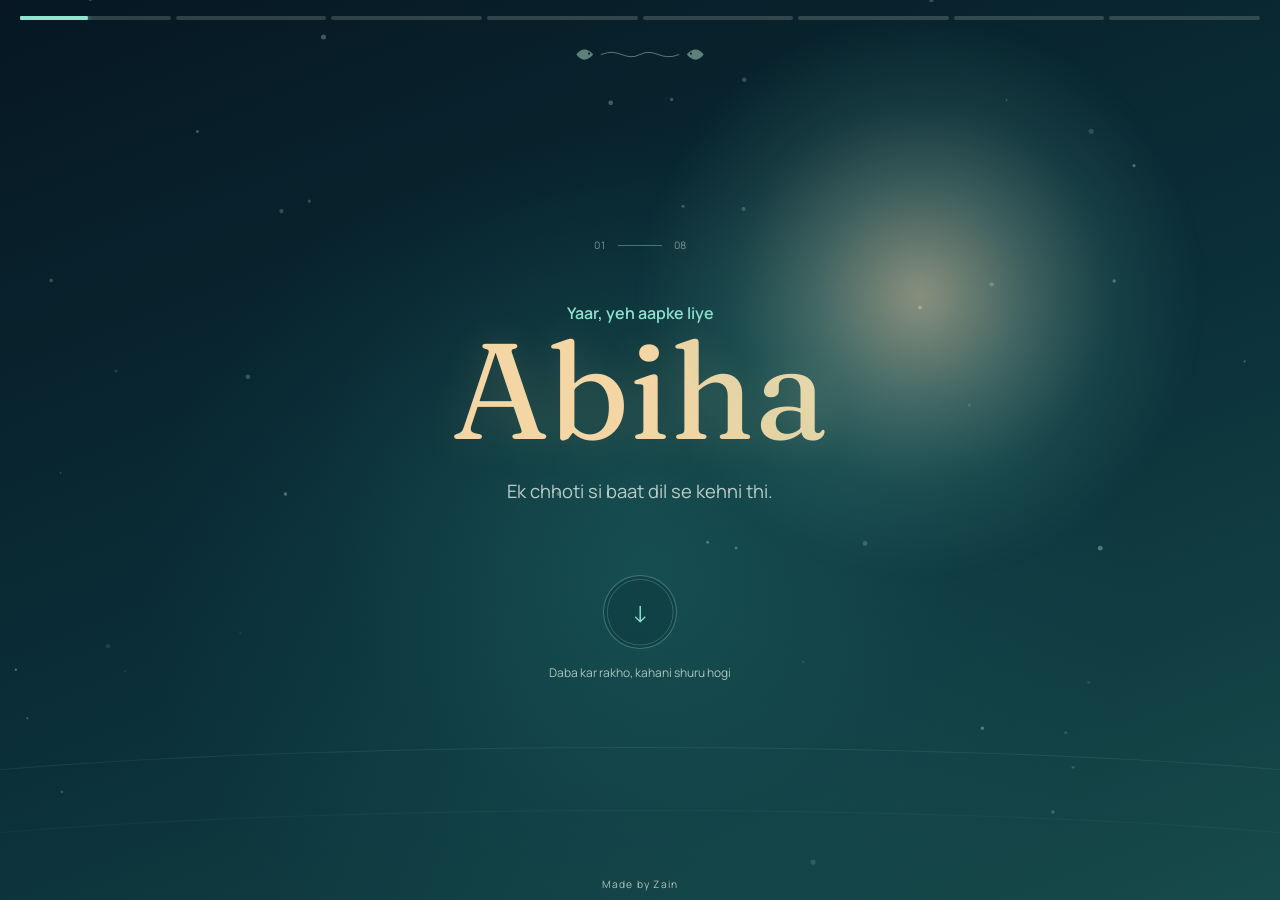
==== commit eaaa4f19: "Add files via upload" ====
--- a/index.html
+++ b/index.html
@@ -1 +1 @@
-<!DOCTYPE html><html lang="ur-Latn" class="-t_XPW_variable IZyiAa_variable"><head><meta charSet="utf-8"/><meta name="viewport" content="width=device-width, initial-scale=1"/><link rel="preload" href="/_next/static/media/fraunces_latin-s.p.1v4l5w6-86t-v.woff2" as="font" crossorigin="" type="font/woff2"/><link rel="preload" href="/_next/static/media/manrope_latin-s.p.1p_a2k8qd5zhp.woff2" as="font" crossorigin="" type="font/woff2"/><link rel="stylesheet" href="/_next/static/chunks/0_3-3uuimmtez.css" data-precedence="next"/><link rel="preload" as="script" fetchPriority="low" href="/_next/static/chunks/12jg43355bbw3.js"/><script src="/_next/static/chunks/1ai8gtzvn4_07.js" async=""></script><script src="/_next/static/chunks/2khxl0v1q4i6n.js" async=""></script><script src="/_next/static/chunks/turbopack-3-ry682tkyiqk.js" async=""></script><script src="/_next/static/chunks/42onvq6nokjl2.js" async=""></script><script src="/_next/static/chunks/3a2yxjo5jlh6l.js" async=""></script><script src="/_next/static/chunks/01nk4i6o3mkpm.js" async=""></script><title>The Tide Between Us</title><meta name="description" content="Ek chhoti si baat dil se kehni thi."/><meta name="robots" content="noindex, nofollow"/><meta name="next-size-adjust" content=""/><script src="/_next/static/chunks/0cz1d0mv5g_q7.js" noModule=""></script></head><body><div hidden=""><!--$--><!--/$--></div><main class="story-stage" aria-label="The Tide Between Us - Abiha"><div class="ambient-glow" aria-hidden="true"></div><div class="moon" aria-hidden="true"></div><canvas class="bubble-canvas" aria-hidden="true"></canvas><div class="story-progress" aria-label="Kahani ka safar"><button class="progress-segment" aria-label="Safha 1: Abiha" aria-current="step"><span style="transform:scaleX(0.45)"></span></button><button class="progress-segment" aria-label="Safha 2: Abiha,"><span style="transform:scaleX(0)"></span></button><button class="progress-segment" aria-label="Safha 3: Meri baat ulajh gayi thi"><span style="transform:scaleX(0)"></span></button><button class="progress-segment" aria-label="Safha 4: Tumhare baare mein"><span style="transform:scaleX(0)"></span></button><button class="progress-segment" aria-label="Safha 5: Teen chhote waaday"><span style="transform:scaleX(0)"></span></button><button class="progress-segment" aria-label="Safha 6: Sorry, dil se"><span style="transform:scaleX(0)"></span></button><button class="progress-segment" aria-label="Safha 7: Tum waqai special ho"><span style="transform:scaleX(0)"></span></button><button class="progress-segment" aria-label="Safha 8: Ab tum batao"><span style="transform:scaleX(0)"></span></button></div><div class="ambient-fish" aria-hidden="true"><svg viewBox="0 0 160 46"><path d="M34 23 C56 14 62 32 80 23 C98 14 104 32 126 23"></path><path d="M25 23c-7-8-14-8-20 0 6 8 13 8 20 0Zm110 0c7-8 14-8 20 0-6 8-13 8-20 0Z"></path><circle cx="20" cy="22" r="1.3"></circle><circle cx="140" cy="22" r="1.3"></circle></svg></div><div class="story-viewport"><div class="story-page" style="opacity:1;clip-path:inset(0% 0 0 0);transform:none"><section class="chapter chapter-gate" aria-labelledby="chapter-title"><div class="chapter-content"><div class="chapter-kicker"><span>01</span><span class="kicker-line"></span><span>08</span></div><h1 id="chapter-title" class="chapter-title" aria-label="Yaar, yeh tumhare liye Abiha" style="opacity:1;filter:blur(0px);transform:none"><span class="gate-prelude">Yaar, yeh tumhare liye</span><span class="gate-name">Abiha</span></h1><p class="chapter-subtitle">Ek chhoti si baat dil se kehni thi.</p><div class="gate-action"><button class="dive-control" type="button" aria-label="Daba kar rakho, kahani shuru hogi"><svg viewBox="0 0 120 120" aria-hidden="true"><circle class="dive-track" cx="60" cy="60" r="53"></circle><circle class="dive-progress" cx="60" cy="60" r="53" style="stroke-dashoffset:333"></circle></svg><span class="dive-center"><span class="dive-arrow">↓</span></span></button><p class="dive-instruction">Daba kar rakho, kahani shuru hogi</p></div><span class="chapter-bottom-note">Made by Zain</span></div></section><!--$--><!--/$--></div></div><div class="made-by">Made by Zain</div></main><script id="_R_">(globalThis["TURBOPACK"] || (globalThis["TURBOPACK"] = [])).push({"otherChunks":["static/chunks/12jg43355bbw3.js","static/chunks/1ai8gtzvn4_07.js","static/chunks/2khxl0v1q4i6n.js"],"runtimeModuleIds":[94553]});</script><script src="/_next/static/chunks/12jg43355bbw3.js" async=""></script><script>(self.__next_f=self.__next_f||[]).push([0])</script><script>self.__next_f.push([1,"1:\"$Sreact.fragment\"\n2:\"/_next/static/chunks/42onvq6nokjl2.js\"\n3:\"/_next/static/chunks/3a2yxjo5jlh6l.js\"\n4:I[93630,[\"$2\",\"$3\"],\"default\"]\n5:I[39756,[\"$2\",\"$3\"],\"default\"]\n6:I[37457,[\"$2\",\"$3\"],\"default\"]\n8:\"/_next/static/chunks/01nk4i6o3mkpm.js\"\n9:I[87826,[\"$2\",\"$3\",\"$8\"],\"default\"]\na:I[97367,[\"$2\",\"$3\"],\"OutletBoundary\"]\nb:\"$Sreact.suspense\"\nd:\"ViewportBoundary\"\ne:I[97367,[\"$2\",\"$3\"],\"$d\"]\n10:\"MetadataBoundary\"\n11:I[97367,[\"$2\",\"$3\"],\"$10\"]\n13:I[68027,[\"$2\",\"$3\"],\"default\",1]\n:HL[\"/_next/static/chunks/0_3-3uuimmtez.css\",\"style\"]\n:HL[\"/_next/static/media/fraunces_latin-s.p.1v4l5w6-86t-v.woff2\",\"font\",{\"crossOrigin\":\"\",\"type\":\"font/woff2\"}]\n:HL[\"/_next/static/media/manrope_latin-s.p.1p_a2k8qd5zhp.woff2\",\"font\",{\"crossOrigin\":\"\",\"type\":\"font/woff2\"}]\n7:[[\"children\",{\"s\":\"__PAGE__\",\"h\":512,\"d\":{\"r\":[\"$\",\"$1\",\"c\",{\"children\":[[\"$\",\"$L9\",null,{\"chapter\":{\"slug\":\"start\",\"kind\":\"gate\",\"title\":\"Abiha\",\"subtitle\":\"Ek chhoti si baat dil se kehni thi.\"},\"index\":0}],[[\"$\",\"script\",\"script-0\",{\"src\":\"/_next/static/chunks/01nk4i6o3mkpm.js\",\"async\":true,\"nonce\":\"$undefined\"}]],[\"$\",\"$La\",null,{\"children\":[\"$\",\"$b\",null,{\"name\":\"Next.MetadataOutlet\",\"children\":\"$@c\"}]}]]}],\"p\":false,\"v\":null}}]]\n0:{\"P\":null,\"c\":[\"\",\"\"],\"q\":\"\",\"i\":false,\"t\":{\"t\":{\"s\":\"\",\"h\":528,\"d\":{\"r\":[\"$\",\"$1\",\"c\",{\"children\":[[[\"$\",\"link\",\"0\",{\"rel\":\"stylesheet\",\"href\":\"/_next/static/chunks/0_3-3uuimmtez.css\",\"precedence\":\"next\",\"crossOrigin\":\"$undefined\",\"nonce\":\"$undefined\"}],[\"$\",\"script\",\"script-0\",{\"src\":\"/_next/static/chunks/42onvq6nokjl2.js\",\"async\":true,\"nonce\":\"$undefined\"}],[\"$\",\"script\",\"script-1\",{\"src\":\"/_next/static/chunks/3a2yxjo5jlh6l.js\",\"async\":true,\"nonce\":\"$undefined\"}]],[\"$\",\"html\",null,{\"lang\":\"ur-Latn\",\"className\":\"-t_XPW_variable IZyiAa_variable\",\"children\":[\"$\",\"body\",null,{\"children\":[\"$\",\"$L4\",null,{\"children\":[\"$\",\"$L5\",null,{\"parallelRouterKey\":\"children\",\"error\":\"$undefined\",\"errorStyles\":\"$undefined\",\"errorScripts\":\"$undefined\",\"template\":[\"$\",\"$L6\",null,{}],\"templateStyles\":\"$undefined\",\"templateScripts\":\"$undefined\",\"notFound\":[[[\"$\",\"title\",null,{\"children\":\"404: This page could not be found.\"}],[\"$\",\"div\",null,{\"style\":{\"fontFamily\":\"system-ui,\\\"Segoe UI\\\",Roboto,Helvetica,Arial,sans-serif,\\\"Apple Color Emoji\\\",\\\"Segoe UI Emoji\\\"\",\"height\":\"100vh\",\"textAlign\":\"center\",\"display\":\"flex\",\"flexDirection\":\"column\",\"alignItems\":\"center\",\"justifyContent\":\"center\"},\"children\":[\"$\",\"div\",null,{\"children\":[[\"$\",\"style\",null,{\"dangerouslySetInnerHTML\":{\"__html\":\"body{color:#000;background:#fff;margin:0}.next-error-h1{border-right:1px solid rgba(0,0,0,.3)}@media (prefers-color-scheme:dark){body{color:#fff;background:#000}.next-error-h1{border-right:1px solid rgba(255,255,255,.3)}}\"}}],[\"$\",\"h1\",null,{\"className\":\"next-error-h1\",\"style\":{\"display\":\"inline-block\",\"margin\":\"0 20px 0 0\",\"padding\":\"0 23px 0 0\",\"fontSize\":24,\"fontWeight\":500,\"verticalAlign\":\"top\",\"lineHeight\":\"49px\"},\"children\":404}],[\"$\",\"div\",null,{\"style\":{\"display\":\"inline-block\"},\"children\":[\"$\",\"h2\",null,{\"style\":{\"fontSize\":14,\"fontWeight\":400,\"lineHeight\":\"49px\",\"margin\":0},\"children\":\"This page could not be found.\"}]}]]}]}]],[]],\"forbidden\":\"$undefined\",\"unauthorized\":\"$undefined\"}]}]}]}]]}],\"p\":false,\"v\":null},\"c\":\"$Q7\"},\"h\":{\"r\":[\"$\",\"$1\",\"h\",{\"children\":[null,[\"$\",\"$Le\",null,{\"children\":\"$Lf\"}],[\"$\",\"$L11\",null,{\"children\":[[\"$\",\"div\",null,{\"hidden\":true,\"children\":[\"$\",\"$b\",null,{\"name\":\"Next.Metadata\",\"children\":\"$L12\"}]}],null]}],[\"$\",\"meta\",null,{\"name\":\"next-size-adjust\",\"content\":\"\"}]]}],\"p\":false,\"v\":null}},\"m\":\"$undefined\",\"G\":[\"$13\",[[\"$\",\"link\",\"0\",{\"rel\":\"stylesheet\",\"href\":\"/_next/static/chunks/0_3-3uuimmtez.css\",\"precedence\":\"next\",\"crossOrigin\":\"$undefined\",\"nonce\":\"$undefined\"}]]],\"S\":true,\"r\":\"$undefined\",\"s\":\"$undefined\",\"a\":\"$undefined\",\"l\":\"$undefined\",\"p\":\"$undefined\",\"d\":\"$undefined\",\"b\":\"TxPlcDjjG30ktNkPZS_Yn\"}\nf:[[\"$\",\"meta\",\"0\",{\"charSet\":\"utf-8\"}],[\"$\",\"meta\",\"1\",{\"name\":\"viewport\",\"content\":\"width=device-width, initial-scale=1\"}]]\nc:null\n12:[[\"$\",\"title\",\"0\",{\"children\":\"The Tide Between Us\"}],[\"$\",\"meta\",\"1\",{\"name\":\"description\",\"content\":\"Ek chhoti si baat dil se kehni thi.\"}],[\"$\",\"meta\",\"2\",{\"name\":\"robots\",\"content\":\"noindex, nofollow\"}]]\n"])</script></body></html>+<!DOCTYPE html><html lang="ur-Latn" class="-t_XPW_variable IZyiAa_variable"><head><meta charSet="utf-8"/><meta name="viewport" content="width=device-width, initial-scale=1"/><link rel="preload" href="/_next/static/media/fraunces_latin-s.p.1v4l5w6-86t-v.woff2" as="font" crossorigin="" type="font/woff2"/><link rel="preload" href="/_next/static/media/manrope_latin-s.p.1p_a2k8qd5zhp.woff2" as="font" crossorigin="" type="font/woff2"/><link rel="stylesheet" href="/_next/static/chunks/1b54a8v8afxjr.css" data-precedence="next"/><link rel="preload" as="script" fetchPriority="low" href="/_next/static/chunks/12jg43355bbw3.js"/><script src="/_next/static/chunks/1ai8gtzvn4_07.js" async=""></script><script src="/_next/static/chunks/2khxl0v1q4i6n.js" async=""></script><script src="/_next/static/chunks/turbopack-3-ry682tkyiqk.js" async=""></script><script src="/_next/static/chunks/42onvq6nokjl2.js" async=""></script><script src="/_next/static/chunks/1mqk4-k4kmjt7.js" async=""></script><script src="/_next/static/chunks/20ww3j3x88ij_.js" async=""></script><title>The Tide Between Us</title><meta name="description" content="Ek chhoti si baat dil se kehni thi."/><meta name="robots" content="noindex, nofollow"/><meta name="next-size-adjust" content=""/><script src="/_next/static/chunks/0cz1d0mv5g_q7.js" noModule=""></script></head><body><div hidden=""><!--$--><!--/$--></div><main class="story-stage is-gate" aria-label="The Tide Between Us - Abiha"><div class="ambient-glow" aria-hidden="true"></div><div class="moon" aria-hidden="true"></div><canvas class="bubble-canvas" aria-hidden="true"></canvas><div class="story-progress" aria-label="Kahani ka safar"><button class="progress-segment" aria-label="Safha 1: Abiha" aria-current="step"><span style="transform:scaleX(0.45)"></span></button><button class="progress-segment" aria-label="Safha 2: Abiha,"><span style="transform:scaleX(0)"></span></button><button class="progress-segment" aria-label="Safha 3: Meri baat ulajh gayi thi"><span style="transform:scaleX(0)"></span></button><button class="progress-segment" aria-label="Safha 4: Aapke baare mein"><span style="transform:scaleX(0)"></span></button><button class="progress-segment" aria-label="Safha 5: Teen chhote waaday"><span style="transform:scaleX(0)"></span></button><button class="progress-segment" aria-label="Safha 6: Sorry, dil se"><span style="transform:scaleX(0)"></span></button><button class="progress-segment" aria-label="Safha 7: Aap waqai special hain"><span style="transform:scaleX(0)"></span></button><button class="progress-segment" aria-label="Safha 8: Ab aap batayein"><span style="transform:scaleX(0)"></span></button></div><div class="ambient-fish" aria-hidden="true"><svg viewBox="0 0 160 46"><path d="M34 23 C56 14 62 32 80 23 C98 14 104 32 126 23"></path><path d="M25 23c-7-8-14-8-20 0 6 8 13 8 20 0Zm110 0c7-8 14-8 20 0-6 8-13 8-20 0Z"></path><circle cx="20" cy="22" r="1.3"></circle><circle cx="140" cy="22" r="1.3"></circle></svg></div><div class="story-viewport"><div class="story-page" style="opacity:1;clip-path:inset(0% 0 0 0);transform:none"><section class="chapter chapter-gate" aria-labelledby="chapter-title"><div class="chapter-content"><div class="chapter-kicker"><span>01</span><span class="kicker-line"></span><span>08</span></div><h1 id="chapter-title" class="chapter-title" aria-label="Yaar, yeh aapke liye Abiha" style="opacity:1;filter:blur(0px);transform:none"><span class="gate-prelude">Yaar, yeh aapke liye</span><span class="gate-name">Abiha</span></h1><div class="gate-illumination" aria-hidden="true"></div><div class="gate-light" aria-hidden="true"></div><div class="gate-moon" aria-hidden="true" style="opacity:0"><svg viewBox="0 0 140 140"><defs><radialGradient id="moon-surface" cx="34%" cy="30%" r="76%"><stop offset="0" stop-color="#fffbe5"></stop><stop offset="0.52" stop-color="#e8dfbd"></stop><stop offset="1" stop-color="#b3c8b9"></stop></radialGradient><radialGradient id="moon-shadow" cx="35%" cy="30%" r="80%"><stop offset="0" stop-color="#354c55"></stop><stop offset="1" stop-color="#142b37"></stop></radialGradient><clipPath id="moon-disc"><circle cx="70" cy="70" r="58"></circle></clipPath></defs><circle class="moon-halo-disc" cx="70" cy="70" r="63"></circle><g clip-path="url(#moon-disc)"><circle cx="70" cy="70" r="58" fill="url(#moon-surface)"></circle><circle class="moon-shadow-disc" cx="70" cy="70" r="58" fill="url(#moon-shadow)"></circle><circle class="moon-crater" cx="44" cy="47" r="9"></circle><circle class="moon-crater" cx="86" cy="86" r="12"></circle><circle class="moon-crater" cx="59" cy="100" r="5"></circle><circle class="moon-crater" cx="94" cy="48" r="4"></circle></g></svg></div><p class="chapter-subtitle">Ek chhoti si baat dil se kehni thi.</p><div class="gate-action"><button class="dive-control" type="button" aria-label="Daba kar rakho, kahani shuru hogi"><svg viewBox="0 0 120 120" aria-hidden="true"><circle class="dive-track" cx="60" cy="60" r="53"></circle><circle class="dive-progress" cx="60" cy="60" r="53"></circle></svg><span class="dive-center"><span class="dive-arrow">↓</span></span></button><p class="dive-instruction">Daba kar rakho, kahani shuru hogi</p></div><span class="chapter-bottom-note">Made by Zain</span></div></section><!--$--><!--/$--></div></div><div class="made-by">Made by Zain</div></main><script id="_R_">(globalThis["TURBOPACK"] || (globalThis["TURBOPACK"] = [])).push({"otherChunks":["static/chunks/12jg43355bbw3.js","static/chunks/1ai8gtzvn4_07.js","static/chunks/2khxl0v1q4i6n.js"],"runtimeModuleIds":[94553]});</script><script src="/_next/static/chunks/12jg43355bbw3.js" async=""></script><script>(self.__next_f=self.__next_f||[]).push([0])</script><script>self.__next_f.push([1,"1:\"$Sreact.fragment\"\n2:\"/_next/static/chunks/42onvq6nokjl2.js\"\n3:\"/_next/static/chunks/1mqk4-k4kmjt7.js\"\n4:I[93630,[\"$2\",\"$3\"],\"default\"]\n5:I[39756,[\"$2\",\"$3\"],\"default\"]\n6:I[37457,[\"$2\",\"$3\"],\"default\"]\n8:\"/_next/static/chunks/20ww3j3x88ij_.js\"\n9:I[87826,[\"$2\",\"$3\",\"$8\"],\"default\"]\na:I[97367,[\"$2\",\"$3\"],\"OutletBoundary\"]\nb:\"$Sreact.suspense\"\nd:\"ViewportBoundary\"\ne:I[97367,[\"$2\",\"$3\"],\"$d\"]\n10:\"MetadataBoundary\"\n11:I[97367,[\"$2\",\"$3\"],\"$10\"]\n13:I[68027,[\"$2\",\"$3\"],\"default\",1]\n:HL[\"/_next/static/chunks/1b54a8v8afxjr.css\",\"style\"]\n:HL[\"/_next/static/media/fraunces_latin-s.p.1v4l5w6-86t-v.woff2\",\"font\",{\"crossOrigin\":\"\",\"type\":\"font/woff2\"}]\n:HL[\"/_next/static/media/manrope_latin-s.p.1p_a2k8qd5zhp.woff2\",\"font\",{\"crossOrigin\":\"\",\"type\":\"font/woff2\"}]\n7:[[\"children\",{\"s\":\"__PAGE__\",\"h\":512,\"d\":{\"r\":[\"$\",\"$1\",\"c\",{\"children\":[[\"$\",\"$L9\",null,{\"chapter\":{\"slug\":\"start\",\"kind\":\"gate\",\"title\":\"Abiha\",\"subtitle\":\"Ek chhoti si baat dil se kehni thi.\"},\"index\":0}],[[\"$\",\"script\",\"script-0\",{\"src\":\"/_next/static/chunks/20ww3j3x88ij_.js\",\"async\":true,\"nonce\":\"$undefined\"}]],[\"$\",\"$La\",null,{\"children\":[\"$\",\"$b\",null,{\"name\":\"Next.MetadataOutlet\",\"children\":\"$@c\"}]}]]}],\"p\":false,\"v\":null}}]]\n0:{\"P\":null,\"c\":[\"\",\"\"],\"q\":\"\",\"i\":false,\"t\":{\"t\":{\"s\":\"\",\"h\":528,\"d\":{\"r\":[\"$\",\"$1\",\"c\",{\"children\":[[[\"$\",\"link\",\"0\",{\"rel\":\"stylesheet\",\"href\":\"/_next/static/chunks/1b54a8v8afxjr.css\",\"precedence\":\"next\",\"crossOrigin\":\"$undefined\",\"nonce\":\"$undefined\"}],[\"$\",\"script\",\"script-0\",{\"src\":\"/_next/static/chunks/42onvq6nokjl2.js\",\"async\":true,\"nonce\":\"$undefined\"}],[\"$\",\"script\",\"script-1\",{\"src\":\"/_next/static/chunks/1mqk4-k4kmjt7.js\",\"async\":true,\"nonce\":\"$undefined\"}]],[\"$\",\"html\",null,{\"lang\":\"ur-Latn\",\"className\":\"-t_XPW_variable IZyiAa_variable\",\"children\":[\"$\",\"body\",null,{\"children\":[\"$\",\"$L4\",null,{\"children\":[\"$\",\"$L5\",null,{\"parallelRouterKey\":\"children\",\"error\":\"$undefined\",\"errorStyles\":\"$undefined\",\"errorScripts\":\"$undefined\",\"template\":[\"$\",\"$L6\",null,{}],\"templateStyles\":\"$undefined\",\"templateScripts\":\"$undefined\",\"notFound\":[[[\"$\",\"title\",null,{\"children\":\"404: This page could not be found.\"}],[\"$\",\"div\",null,{\"style\":{\"fontFamily\":\"system-ui,\\\"Segoe UI\\\",Roboto,Helvetica,Arial,sans-serif,\\\"Apple Color Emoji\\\",\\\"Segoe UI Emoji\\\"\",\"height\":\"100vh\",\"textAlign\":\"center\",\"display\":\"flex\",\"flexDirection\":\"column\",\"alignItems\":\"center\",\"justifyContent\":\"center\"},\"children\":[\"$\",\"div\",null,{\"children\":[[\"$\",\"style\",null,{\"dangerouslySetInnerHTML\":{\"__html\":\"body{color:#000;background:#fff;margin:0}.next-error-h1{border-right:1px solid rgba(0,0,0,.3)}@media (prefers-color-scheme:dark){body{color:#fff;background:#000}.next-error-h1{border-right:1px solid rgba(255,255,255,.3)}}\"}}],[\"$\",\"h1\",null,{\"className\":\"next-error-h1\",\"style\":{\"display\":\"inline-block\",\"margin\":\"0 20px 0 0\",\"padding\":\"0 23px 0 0\",\"fontSize\":24,\"fontWeight\":500,\"verticalAlign\":\"top\",\"lineHeight\":\"49px\"},\"children\":404}],[\"$\",\"div\",null,{\"style\":{\"display\":\"inline-block\"},\"children\":[\"$\",\"h2\",null,{\"style\":{\"fontSize\":14,\"fontWeight\":400,\"lineHeight\":\"49px\",\"margin\":0},\"children\":\"This page could not be found.\"}]}]]}]}]],[]],\"forbidden\":\"$undefined\",\"unauthorized\":\"$undefined\"}]}]}]}]]}],\"p\":false,\"v\":null},\"c\":\"$Q7\"},\"h\":{\"r\":[\"$\",\"$1\",\"h\",{\"children\":[null,[\"$\",\"$Le\",null,{\"children\":\"$Lf\"}],[\"$\",\"$L11\",null,{\"children\":[[\"$\",\"div\",null,{\"hidden\":true,\"children\":[\"$\",\"$b\",null,{\"name\":\"Next.Metadata\",\"children\":\"$L12\"}]}],null]}],[\"$\",\"meta\",null,{\"name\":\"next-size-adjust\",\"content\":\"\"}]]}],\"p\":false,\"v\":null}},\"m\":\"$undefined\",\"G\":[\"$13\",[[\"$\",\"link\",\"0\",{\"rel\":\"stylesheet\",\"href\":\"/_next/static/chunks/1b54a8v8afxjr.css\",\"precedence\":\"next\",\"crossOrigin\":\"$undefined\",\"nonce\":\"$undefined\"}]]],\"S\":true,\"r\":\"$undefined\",\"s\":\"$undefined\",\"a\":\"$undefined\",\"l\":\"$undefined\",\"p\":\"$undefined\",\"d\":\"$undefined\",\"b\":\"glZR3CwOg3PhjJI3FzEGQ\"}\nf:[[\"$\",\"meta\",\"0\",{\"charSet\":\"utf-8\"}],[\"$\",\"meta\",\"1\",{\"name\":\"viewport\",\"content\":\"width=device-width, initial-scale=1\"}]]\nc:null\n12:[[\"$\",\"title\",\"0\",{\"children\":\"The Tide Between Us\"}],[\"$\",\"meta\",\"1\",{\"name\":\"description\",\"content\":\"Ek chhoti si baat dil se kehni thi.\"}],[\"$\",\"meta\",\"2\",{\"name\":\"robots\",\"content\":\"noindex, nofollow\"}]]\n"])</script></body></html>
--- a/_next/static/chunks/1b54a8v8afxjr.css
+++ b/_next/static/chunks/1b54a8v8afxjr.css
@@ -0,0 +1,3 @@
+@font-face{font-family:fraunces;src:url(../media/fraunces_latin-s.p.1v4l5w6-86t-v.woff2)format("woff2");font-display:swap}@font-face{font-family:fraunces Fallback;src:local(Arial);ascent-override:84.44%;descent-override:22.02%;line-gap-override:0.0%;size-adjust:115.82%}.-t_XPW_className{font-family:fraunces,fraunces Fallback}.-t_XPW_variable{--font-display:"fraunces", "fraunces Fallback"}
+@font-face{font-family:manrope;src:url(../media/manrope_latin-s.p.1p_a2k8qd5zhp.woff2)format("woff2");font-display:swap}@font-face{font-family:manrope Fallback;src:local(Arial);ascent-override:106.45%;descent-override:29.96%;line-gap-override:0.0%;size-adjust:100.14%}.IZyiAa_className{font-family:manrope,manrope Fallback}.IZyiAa_variable{--font-body:"manrope", "manrope Fallback"}
+@layer properties{@supports (((-webkit-hyphens:none)) and (not (margin-trim:inline))) or ((-moz-orient:inline) and (not (color:rgb(from red r g b)))){*,:before,:after,::backdrop{--tw-rotate-x:initial;--tw-rotate-y:initial;--tw-rotate-z:initial;--tw-skew-x:initial;--tw-skew-y:initial;--tw-blur:initial;--tw-brightness:initial;--tw-contrast:initial;--tw-grayscale:initial;--tw-hue-rotate:initial;--tw-invert:initial;--tw-opacity:initial;--tw-saturate:initial;--tw-sepia:initial;--tw-drop-shadow:initial;--tw-drop-shadow-color:initial;--tw-drop-shadow-alpha:100%;--tw-drop-shadow-size:initial}}}@layer theme{:root,:host{--font-sans:-apple-system, BlinkMacSystemFont, "Segoe UI", Roboto, "Helvetica Neue", "Noto Sans", Arial, sans-serif, "Apple Color Emoji", "Segoe UI Emoji", "Segoe UI Symbol", "Noto Color Emoji";--font-mono:ui-monospace, SFMono-Regular, Menlo, Monaco, Consolas, "Liberation Mono", "Courier New", monospace;--default-transition-duration:.15s;--default-transition-timing-function:cubic-bezier(.4, 0, .2, 1);--default-font-family:var(--font-sans);--default-mono-font-family:var(--font-mono)}}@layer base{*,:after,:before,::backdrop{box-sizing:border-box;border:0 solid;margin:0;padding:0}::file-selector-button{box-sizing:border-box;border:0 solid;margin:0;padding:0}html,:host{-webkit-text-size-adjust:100%;tab-size:4;line-height:1.5;font-family:var(--default-font-family,-apple-system, BlinkMacSystemFont, "Segoe UI", Roboto, "Helvetica Neue", "Noto Sans", Arial, sans-serif, "Apple Color Emoji", "Segoe UI Emoji", "Segoe UI Symbol", "Noto Color Emoji");font-feature-settings:var(--default-font-feature-settings,normal);font-variation-settings:var(--default-font-variation-settings,normal);-webkit-tap-highlight-color:transparent}hr{height:0;color:inherit;border-top-width:1px}abbr:where([title]){-webkit-text-decoration:underline dotted;text-decoration:underline dotted}h1,h2,h3,h4,h5,h6{font-size:inherit;font-weight:inherit}a{color:inherit;-webkit-text-decoration:inherit;-webkit-text-decoration:inherit;-webkit-text-decoration:inherit;-webkit-text-decoration:inherit;text-decoration:inherit}b,strong{font-weight:bolder}code,kbd,samp,pre{font-family:var(--default-mono-font-family,ui-monospace, SFMono-Regular, Menlo, Monaco, Consolas, "Liberation Mono", "Courier New", monospace);font-feature-settings:var(--default-mono-font-feature-settings,normal);font-variation-settings:var(--default-mono-font-variation-settings,normal);font-size:1em}small{font-size:80%}sub,sup{vertical-align:baseline;font-size:75%;line-height:0;position:relative}sub{bottom:-.25em}sup{top:-.5em}table{text-indent:0;border-color:inherit;border-collapse:collapse}:-moz-focusring:where(:not(iframe)){outline:auto}progress{vertical-align:baseline}summary{display:list-item}ol,ul,menu{list-style:none}img,svg,video,canvas,audio,iframe,embed,object{vertical-align:middle;display:block}img,video{max-width:100%;height:auto}button,input,select,optgroup,textarea{font:inherit;font-feature-settings:inherit;font-variation-settings:inherit;letter-spacing:inherit;color:inherit;opacity:1;background-color:#0000;border-radius:0}::file-selector-button{font:inherit;font-feature-settings:inherit;font-variation-settings:inherit;letter-spacing:inherit;color:inherit;opacity:1;background-color:#0000;border-radius:0}:where(select:is([multiple],[size])) optgroup{font-weight:bolder}:where(select:is([multiple],[size])) optgroup option{padding-inline-start:20px}::file-selector-button{margin-inline-end:4px}::placeholder{opacity:1}@supports (not ((-webkit-appearance:-apple-pay-button))) or (contain-intrinsic-size:1px){::placeholder{color:currentColor}@supports (color:color-mix(in lab, red, red)){::placeholder{color:color-mix(in oklab, currentcolor 50%, transparent)}}}textarea{resize:vertical}::-webkit-search-decoration{-webkit-appearance:none}::-webkit-date-and-time-value{min-height:1lh;text-align:inherit}::-webkit-datetime-edit{display:inline-flex}::-webkit-datetime-edit-fields-wrapper{padding:0}::-webkit-datetime-edit{padding-block:0}::-webkit-datetime-edit-year-field{padding-block:0}::-webkit-datetime-edit-month-field{padding-block:0}::-webkit-datetime-edit-day-field{padding-block:0}::-webkit-datetime-edit-hour-field{padding-block:0}::-webkit-datetime-edit-minute-field{padding-block:0}::-webkit-datetime-edit-second-field{padding-block:0}::-webkit-datetime-edit-millisecond-field{padding-block:0}::-webkit-datetime-edit-meridiem-field{padding-block:0}::-webkit-calendar-picker-indicator{line-height:1}:-moz-ui-invalid{box-shadow:none}button,input:where([type=button],[type=reset],[type=submit]){appearance:button}::file-selector-button{appearance:button}::-webkit-inner-spin-button{height:auto}::-webkit-outer-spin-button{height:auto}[hidden]:where(:not([hidden=until-found])){display:none!important}}@layer components;@layer utilities{.visible{visibility:visible}.block{display:block}.hidden{display:none}.transform{transform:var(--tw-rotate-x,) var(--tw-rotate-y,) var(--tw-rotate-z,) var(--tw-skew-x,) var(--tw-skew-y,)}.resize{resize:both}.filter{filter:var(--tw-blur,) var(--tw-brightness,) var(--tw-contrast,) var(--tw-grayscale,) var(--tw-hue-rotate,) var(--tw-invert,) var(--tw-saturate,) var(--tw-sepia,) var(--tw-drop-shadow,)}.transition{transition-property:color,background-color,border-color,outline-color,text-decoration-color,fill,stroke,--tw-gradient-from,--tw-gradient-via,--tw-gradient-to,opacity,box-shadow,transform,translate,scale,rotate,filter,-webkit-backdrop-filter,backdrop-filter,display,content-visibility,overlay,pointer-events;transition-timing-function:var(--tw-ease,var(--default-transition-timing-function));transition-duration:var(--tw-duration,var(--default-transition-duration))}}:root{--lightningcss-light: ;--lightningcss-dark:initial;color-scheme:dark;--ink:#061c2a;--sea:#0a3545;--seafoam:#a8e8d5;--moon:#f2d9a1;--muted:#aac3c1}*{box-sizing:border-box}html,body{width:100%;height:100%;margin:0;overflow:hidden}body{background:var(--ink);color:#f6f2e9;font-family:var(--font-body), sans-serif;-webkit-font-smoothing:antialiased;-webkit-tap-highlight-color:transparent}button{font:inherit}button:focus-visible{outline:2px solid var(--seafoam);outline-offset:6px}.story-stage{isolation:isolate;background:radial-gradient(at 50% 29%,#2670795e,#0000 34%),linear-gradient(#071b2a 0%,#0a3441 54%,#17525a 100%);width:100%;height:100dvh;position:relative;overflow:hidden}.story-stage:before,.story-stage:after{z-index:-1;content:"";border:1px solid #abe7d521;border-radius:48% 52% 0 0/12% 15% 0 0;height:55%;animation:14s ease-in-out infinite alternate sea-drift;position:absolute;bottom:-27%;left:-20%;right:-20%}.story-stage:after{opacity:.55;animation-delay:-7s;bottom:-33%}.ambient-glow{aspect-ratio:1;pointer-events:none;background:radial-gradient(circle,#ced5ab26,#0000 68%);border-radius:50%;width:min(78vw,36rem);position:absolute;top:-14rem;left:50%;transform:translate(-50%)}.moon{aspect-ratio:1;opacity:.85;background:#e8dbb9;border-radius:50%;width:clamp(3.5rem,12vw,6rem);position:absolute;top:13%;left:50%;transform:translate(-50%);box-shadow:0 0 42px 12px #e8dbb929,0 0 120px 38px #7ebfb41f}.story-progress{z-index:3;top:max(1rem, env(safe-area-inset-top));right:max(1.25rem, env(safe-area-inset-right));left:max(1.25rem, env(safe-area-inset-left));background:#ffffff3d;height:2px;position:absolute;overflow:hidden}.story-progress-fill{background:var(--seafoam);transform-origin:0;width:100%;height:100%;transition:transform 1.5s linear;transform:scaleX(0)}.story-progress-fill.is-holding{transform:scaleX(1)}.story-content{padding:max(4rem, calc(env(safe-area-inset-top) + 3rem)) 1.5rem max(4rem, calc(env(safe-area-inset-bottom) + 4.5rem));text-align:center;flex-direction:column;align-items:center;display:flex;position:absolute;inset:0}.story-eyebrow{color:var(--seafoam);letter-spacing:.23em;text-transform:uppercase;margin:0;font-size:.65rem;font-weight:600}.story-title{font-family:var(--font-display), Georgia, serif;margin:1.1rem 0 0;font-size:clamp(2.5rem,11vw,5.7rem);font-weight:400;line-height:.98}.story-title span{color:var(--moon);font-style:italic;display:block}.story-subtitle{max-width:25rem;color:var(--muted);margin:1.2rem 0 0;font-size:clamp(.8rem,3.5vw,.95rem);line-height:1.7}.fish-cord{width:min(78vw,22rem);height:5.5rem;margin-top:clamp(1.3rem,5vh,2.5rem);animation:5s ease-in-out infinite fish-bob;overflow:visible}.fish-cord .cord{stroke:#cedec2b3;stroke-width:1.2px}.fish-cord .fish,.fish-cord .fish-tail{fill:#d6b878}.hold-control{aspect-ratio:1;color:#f6f2e9;cursor:pointer;touch-action:none;-webkit-user-select:none;user-select:none;background:0 0;border:0;border-radius:50%;place-items:center;width:6rem;margin-top:auto;display:grid;position:relative}.hold-control>svg{width:100%;height:100%;position:absolute;inset:0;overflow:visible;transform:rotate(-90deg)}.hold-track,.hold-progress{fill:none;stroke-width:1.25px}.hold-track{stroke:#dcefdf47}.hold-progress{stroke:var(--seafoam);stroke-dasharray:276.5;stroke-dashoffset:276.5px;filter:drop-shadow(0 0 5px #a8e8d599)}.hold-progress.is-holding{stroke-dashoffset:0;transition:stroke-dashoffset 1.5s linear}.hold-center{aspect-ratio:1;width:4.4rem;color:var(--seafoam);background:#e0f1dd0d;border:1px solid #e2eddc26;border-radius:50%;place-items:center;transition:background .22s,transform .22s;display:grid}.hold-control:active .hold-center{background:#a8e8d526;transform:scale(.94)}.hold-arrow{width:1.25rem;height:1.25rem}.hold-label{color:#e8f1e6c2;letter-spacing:.06em;width:max-content;font-size:.68rem;position:absolute;top:calc(100% + .55rem)}.after-dive{z-index:4;opacity:0;pointer-events:none;background:linear-gradient(#08243000,#3a8684d6);place-content:center;padding:2rem;transition:opacity .9s;display:grid;position:absolute;inset:0}.after-dive.is-visible{opacity:1}.after-dive p{color:#f4efdf;max-width:18rem;font-family:var(--font-display), Georgia, serif;margin:0;font-size:clamp(1.7rem,7vw,2.4rem);line-height:1.2}.made-by{bottom:max(.9rem, env(safe-area-inset-bottom));color:#e7f0e46e;letter-spacing:.12em;font-size:.58rem;position:absolute;left:50%;transform:translate(-50%)}.bubble-canvas{pointer-events:none;width:100%;height:100%;position:absolute;inset:0}.dive-wash{z-index:5;clip-path:ellipse(0 0 at 50% 100%);pointer-events:none;background:linear-gradient(#173f56 0%,#2c8986 40%,#9adac4 100%);position:absolute;inset:0}.dive-wash.is-diving{animation:.85s cubic-bezier(.22,.75,.25,1) forwards dive-wash}@keyframes sea-drift{0%{transform:translate(-2%)rotate(-2deg)}to{transform:translate(2%)rotate(2deg)}}@keyframes fish-bob{0%,to{transform:translateY(0)}50%{transform:translateY(-7px)}}@keyframes dive-wash{0%{clip-path:ellipse(0 0 at 50% 100%)}65%{clip-path:ellipse(100% 85% at 50% 100%)}to{clip-path:ellipse(150% 140% at 50% 100%)}}@media (min-width:700px){.story-content{padding-top:max(5rem, calc(env(safe-area-inset-top) + 4rem))}.fish-cord{margin-top:2rem}.hold-control{margin-bottom:1.2rem}}@media (max-height:640px){.story-content{padding-top:max(3rem, calc(env(safe-area-inset-top) + 2.5rem))}.story-title,.story-subtitle{margin-top:.7rem}.fish-cord{height:3.75rem;margin-top:.8rem}.hold-control{width:5rem}.hold-label{top:calc(100% + .45rem)}}@media (prefers-reduced-motion:reduce){*,:before,:after{scroll-behavior:auto!important;animation-duration:.01ms!important;animation-iteration-count:1!important}}:root{--ink:#071b26;--sea:#0c3a43;--seafoam:#8fe3cf;--moon:#ffd29b;--muted:#b9ccc7}.story-stage{background:radial-gradient(at 50% 65%,#1d6a6952,#0000 55%),linear-gradient(158deg,#061722 0%,#0b3039 56%,#174b4b 100%)}.story-stage:before,.story-stage:after{border-color:#a1e3ce17;border-radius:50% 50% 0 0/15% 15% 0 0;height:55%;bottom:-38%}.story-stage:after{bottom:-45%}.ambient-glow{background:radial-gradient(#46b59d1c,#0000 68%);width:min(100vw,42rem);top:18%}.moon{display:none}.gate-illumination{z-index:-1;opacity:0;pointer-events:none;background:radial-gradient(at 50% 24%,#f6d7a354,#0000 37%),radial-gradient(at 50% 42%,#90d4b836,#0000 60%);position:absolute;inset:0}.gate-light{top:max(1rem, calc(env(safe-area-inset-top) + .6rem));aspect-ratio:1;filter:blur(8px);transform-origin:top;pointer-events:none;background:radial-gradient(circle,#ffecbf85 0%,#c4eacc45 28%,#6dc0ab21 48%,#0000 71%);border-radius:50%;width:min(118vw,35rem);transition:opacity .12s linear;position:absolute;left:50%}.gate-moon{top:max(4.4rem, calc(env(safe-area-inset-top) + 3.9rem));aspect-ratio:1;filter:drop-shadow(0 0 8px #f3e0b733);pointer-events:none;width:clamp(5rem,20vw,8.2rem);transition:opacity .12s linear,filter .5s;position:absolute;left:50%;transform:translate(-50%)}.gate-moon svg{width:100%;display:block;overflow:visible}.moon-halo-disc{fill:none;stroke:#ede6c552;stroke-width:.8px}.moon-crater{fill:#697d75;opacity:.24}.gate-moon[style*="opacity: 1"]{filter:drop-shadow(0 0 22px #f3e0b7a8)}.is-gate .ambient-fish{top:max(2.2rem, calc(env(safe-area-inset-top) + 1.4rem));color:#bde7d37a}.story-progress{background:0 0;gap:5px;height:4px;display:flex}.progress-segment{cursor:pointer;background:#e5f0e330;border:0;border-radius:99px;flex:1;min-width:0;padding:0;position:relative}.progress-segment span{border-radius:inherit;background:var(--seafoam);transform-origin:0;transition:transform .5s;position:absolute;inset:0}.progress-segment[aria-current=step] span{box-shadow:0 0 10px #8fe3cfbf}.progress-segment:focus-visible{outline-offset:5px}.ambient-fish{top:max(2.25rem, calc(env(safe-area-inset-top) + 1.5rem));color:#bde7d3ba;width:min(38vw,8.5rem);transition:color 1.2s,transform 1.2s;position:absolute;left:50%;transform:translate(-50%)}.ambient-fish svg{width:100%;display:block;overflow:visible}.ambient-fish path:first-child{fill:none;stroke:currentColor;stroke-width:1.1px}.ambient-fish path:not(:first-child){fill:currentColor}.ambient-fish circle{fill:#08252d}.is-sunrise .ambient-fish{color:#ffe3ad;transform:translate(-50%)scale(1.12)}.has-hope.is-sunrise .ambient-fish{animation:2.8s ease-in-out infinite fish-near}.story-viewport{position:absolute;inset:0;overflow:hidden}.story-page{transform-origin:50%;will-change:opacity, transform, clip-path, filter;position:absolute;inset:0}.chapter{isolation:isolate;width:100%;height:100%;position:relative;overflow:hidden}.chapter-content{width:min(100%,48rem);height:100%;padding:max(6.25rem, calc(env(safe-area-inset-top) + 5rem)) 1.4rem max(4.3rem, calc(env(safe-area-inset-bottom) + 3.5rem));text-align:center;flex-direction:column;justify-content:center;align-items:center;gap:clamp(.8rem,2.2vh,1.3rem);margin:0 auto;display:flex;position:relative}.chapter-kicker{color:#c9ddd496;font-variant-numeric:tabular-nums;justify-content:center;align-items:center;gap:.7rem;width:min(100%,14rem);font-size:.64rem;display:flex}.kicker-line{background:#8fe3cf6b;width:2.8rem;height:1px}.chapter-title{color:#f1efe3;max-width:100%;font-family:var(--font-display), Georgia, serif;text-wrap:balance;margin:0;font-size:clamp(2.1rem,8vw,4rem);font-weight:400;line-height:1.06}.chapter-gate .chapter-content{gap:0}.chapter-gate .chapter-kicker{margin-bottom:clamp(1.7rem,6vh,3rem)}.gate-prelude{color:var(--seafoam);font-family:var(--font-body), sans-serif;letter-spacing:0;margin-bottom:.45rem;font-size:clamp(.85rem,3vw,1rem);font-weight:600;display:block}.gate-name{color:#f4d6a4;text-shadow:0 4px 40px #ffcb8a33;font-size:clamp(4.3rem,20vw,8.5rem);line-height:.9;display:block}.chapter-subtitle{max-width:29rem;color:var(--muted);text-wrap:balance;margin:0;font-size:clamp(.95rem,3.8vw,1.15rem);line-height:1.7}.chapter-gate .chapter-subtitle{margin-top:1.25rem}.gate-action{flex-direction:column;align-items:center;gap:.95rem;margin-top:clamp(2rem,8vh,4rem);display:flex}.dive-control{touch-action:none;background:0 0;border:0;border-radius:50%;place-items:center;width:6.9rem;padding:0;display:grid;position:relative}.dive-control>svg{width:100%;height:100%;position:absolute;inset:0;transform:rotate(-90deg)}.dive-control circle{fill:none;stroke-width:1.2px}.dive-track{stroke:#b5e3ce4f}.dive-progress{stroke:var(--seafoam);stroke-dasharray:333;stroke-dashoffset:333px;filter:drop-shadow(0 0 7px #8fe3cfcc)}.moon-shadow-disc{transition:none}.dive-center{aspect-ratio:1;width:4.65rem;color:var(--seafoam);background:#0d393e85;border:1px solid #8fe3cf59;border-radius:50%;place-items:center;transition:transform .25s,background .25s,box-shadow .25s;display:grid}.dive-control:active .dive-center{background:#8fe3cf2b;transform:scale(.92);box-shadow:0 0 28px #8fe3cf42}.dive-arrow{font-family:var(--font-body), sans-serif;font-size:1.45rem}.dive-instruction{color:#e0ece0bf;margin:0;font-size:.75rem}.chapter-bottom-note{display:none}.chapter-welcome .chapter-title,.chapter-reflection .chapter-title,.chapter-memories .chapter-title,.chapter-challenge .chapter-title,.chapter-letter .chapter-title,.chapter-choice .chapter-title{font-size:clamp(2rem,7vw,3.6rem)}.welcome-art{width:min(100%,35rem);color:var(--seafoam);margin-top:clamp(1.5rem,5vh,3rem)}.welcome-art svg{width:100%;overflow:visible}.welcome-tide{fill:none;stroke:currentColor;stroke-width:1.4px;stroke-dasharray:900;animation:3s both tide-draw}.welcome-orbit{fill:none;stroke:#8fe3cf75;stroke-width:.8px;transform-origin:50%;animation:22s linear infinite orbit-turn}.welcome-orbit-two{stroke:#ffd29b59;animation-duration:31s;animation-direction:reverse}.welcome-star{fill:#ffd29b;filter:drop-shadow(0 0 9px #ffd29bcc)}.welcome-art p{color:var(--muted);margin:.25rem 0 0;font-size:.87rem}.welcome-action{color:#e6f0e5;background:#07262ba3;border:1px solid #8fe3cf66;border-radius:2px;align-items:center;gap:.6rem;margin-top:1rem;padding:.7rem 1rem;font-size:.8rem;transition:border-color .22s,background .22s,box-shadow .22s;display:inline-flex}.welcome-action:hover{border-color:var(--seafoam);background:#124948b3;box-shadow:0 0 25px #8fe3cf26}.welcome-action span{color:var(--moon)}.welcome-art.is-revealed .welcome-star{animation:.7s both star-flare}.reflection-lines{gap:clamp(1.3rem,4vh,2.25rem);width:min(100%,34rem);display:grid}.chapter-line{color:#edf0e8;text-wrap:balance;margin:0;font-size:clamp(1.1rem,4.4vw,1.55rem);line-height:1.65}.chapter-line span{display:inline-block}.reading-state{clip:rect(0, 0, 0, 0);width:1px;height:1px;position:absolute;overflow:hidden}.reflection-experience{gap:clamp(.5rem,2vh,1.2rem);width:min(100%,34rem);display:grid}.reflection-lines{gap:clamp(.75rem,2.2vh,1.2rem);width:100%}.reflection-lines .chapter-line{font-size:clamp(.95rem,3.8vw,1.25rem);line-height:1.5}.reflection-experience .promise-challenge{gap:.35rem}.reflection-experience .wave-frame svg{height:clamp(3.6rem,10vh,5rem)}.reflection-experience .range-control{gap:.25rem;font-size:.75rem}.reflection-experience .range-control input{height:1.7rem}.reflection-experience .range-hint{font-size:.65rem}.memory-space{width:min(100%,34rem);height:min(39vh,20rem);min-height:14rem;margin-top:.8rem;position:relative}.memory-orbit{border:1px solid #8fe3cf30;border-radius:50%;width:74%;height:70%;position:absolute;top:50%;left:50%;transform:translate(-50%,-50%)rotate(-17deg)}.orbit-b{border-color:#ffd29b33;width:52%;height:105%;transform:translate(-50%,-50%)rotate(51deg)}.memory-points{position:absolute;inset:0}.memory-point{color:#deece1bf;background:0 0;border:0;flex-direction:column;justify-content:center;align-items:center;gap:.3rem;width:6.4rem;min-height:5rem;padding:.35rem;font-size:.7rem;display:flex;position:absolute}.memory-point-0{top:2%;left:9%}.memory-point-1{top:11%;right:8%}.memory-point-2{bottom:0;right:50%;transform:translate(50%)}.memory-star{aspect-ratio:1;width:2.8rem;color:var(--seafoam);text-shadow:0 0 13px;border-radius:50%;place-items:center;font-size:1.45rem;transition:color .3s,transform .5s cubic-bezier(.2,1.6,.4,1),text-shadow .3s;display:grid}.memory-point:hover .memory-star,.memory-point.is-active .memory-star{color:#ffd29b;text-shadow:0 0 24px #ffd29bd9;transform:scale(1.25)rotate(20deg)}.memory-message{place-items:center;max-width:29rem;min-height:4.7rem;margin:0 auto;display:grid}.memory-message p{color:#f0e8d8;font-family:var(--font-display), Georgia, serif;text-wrap:balance;margin:0;font-size:clamp(1.25rem,4.5vw,1.7rem);line-height:1.4}.memory-counter{color:#c6ddd4a6;margin:-.3rem 0 0;font-size:.65rem}.task-notice{color:#ffd6a4;text-align:center;text-wrap:balance;background:#081e24e0;border:1px solid #ffd29b4d;border-radius:3px;justify-content:center;align-items:center;gap:.4rem;width:fit-content;max-width:100%;min-height:2rem;margin:.15rem auto 0;padding:.42rem .72rem;font-size:clamp(.72rem,3vw,.85rem);line-height:1.4;display:flex;box-shadow:0 4px 20px #00000021}.task-notice span{color:var(--seafoam)}.promise-challenge{flex-direction:column;gap:1rem;width:min(100%,34rem);display:flex}.wave-frame{width:100%}.wave-frame svg{width:100%;height:clamp(5.5rem,19vh,9rem);display:block;overflow:visible}.wave-track{fill:none;stroke:#cde6da2e;stroke-width:1.5px;stroke-dasharray:4 8}.challenge-wave{fill:none;stroke:var(--seafoam);stroke-width:2.4px;stroke-linecap:round;filter:drop-shadow(0 0 7px #8fe3cfad)}.wave-labels{color:#c6ddd48f;justify-content:space-between;font-size:.68rem;display:flex}.range-control{color:#e8e9dd;gap:.65rem;font-size:.83rem;display:grid}.range-control input{appearance:none;touch-action:pan-x;background:0 0;width:100%;height:2.25rem;margin:0}.range-control input::-webkit-slider-runnable-track{background:#8fe3cf59;border-radius:4px;height:3px}.range-control input::-moz-range-track{background:#8fe3cf59;border-radius:4px;height:3px}.range-control input::-webkit-slider-thumb{appearance:none;background:#103b42;border:2px solid #bdf3df;border-radius:50%;width:1.3rem;height:1.3rem;margin-top:-.52rem;box-shadow:0 0 16px #8fe3cfbf}.range-control input::-moz-range-thumb{background:#103b42;border:2px solid #bdf3df;border-radius:50%;width:1.05rem;height:1.05rem;box-shadow:0 0 16px #8fe3cfbf}.range-hint{color:#c6ddd48f;font-size:.7rem}.promise-list{text-align:left;gap:.6rem;margin:.4rem 0 0;padding:0;list-style:none;display:grid}.promise-list li{color:#e8e9df;align-items:flex-start;gap:.8rem;font-size:clamp(.8rem,3.2vw,.98rem);line-height:1.5;display:flex}.promise-number{color:var(--seafoam);font-variant-numeric:tabular-nums;padding-top:.1rem;font-size:.68rem}.challenge-complete{color:#ffd29b;font-family:var(--font-display), Georgia, serif;margin:.2rem 0 0;font-size:1.05rem;animation:.6s both settle-in}.chapter-promises .promise-challenge{gap:.65rem}.promise-knots{grid-template-columns:repeat(3,minmax(0,1fr));gap:.55rem;display:grid}.promise-knot{color:#e9eee3;background:linear-gradient(#a6dbc217,#05202529);border:1px solid #b9dcc945;border-radius:48% 48% 3px 3px;flex-direction:column;justify-content:center;align-items:center;gap:.4rem;min-height:clamp(5.2rem,12vh,7rem);padding:.75rem .3rem .65rem;font-size:clamp(.67rem,2.5vw,.78rem);transition:border-color .22s,background .3s,box-shadow .3s;display:flex;position:relative}.promise-knot:before{content:"";background:#8fe3cf73;width:2px;height:.7rem;position:absolute;top:.45rem;left:50%;transform:translate(-50%)}.promise-knot:hover,.promise-knot.is-open{background:linear-gradient(#8fe3cf26,#05202538);border-color:#8fe3cfbf;box-shadow:0 0 25px #8fe3cf1f}.promise-knot-index{color:#cfe3d4a1;font-size:.62rem}.promise-knot-mark{color:var(--moon);font-size:1.15rem;line-height:.9}.promise-reveal{place-items:center;min-height:3.6rem;display:grid}.promise-reveal p{color:#f2ead9;font-family:var(--font-display), Georgia, serif;text-wrap:balance;margin:0;font-size:clamp(1.15rem,4.3vw,1.55rem);line-height:1.4}.promise-counter{color:#c5dbcf9c;margin:0;font-size:.68rem}.letter-sheet{color:#f1e9d8;text-align:left;cursor:pointer;background:linear-gradient(135deg,#f7ebd017,#f7ebd008);border:1px solid #b9d4c14d;border-radius:3px;flex-direction:column;align-items:flex-start;gap:1rem;width:min(100%,36rem);min-height:17rem;max-height:min(54vh,28rem);padding:clamp(1.35rem,5vw,2.3rem);display:flex;position:relative;overflow:hidden;box-shadow:0 22px 80px #00000021}.letter-sheet:before{content:"";background:linear-gradient(#0000,#e7c493 30%,#82d4c0 76%,#0000);width:3px;position:absolute;top:0;bottom:0;left:0}.letter-mark{color:#f4d5a5;font-family:var(--font-display), Georgia, serif;font-size:1.4rem}.letter-copy{color:#f1eee3;white-space:pre-wrap;font-size:clamp(.86rem,3.5vw,1.05rem);line-height:1.65;overflow:hidden}.typing-caret{vertical-align:-.17em;background:#ffd29b;width:1px;height:1.1em;margin-left:2px;animation:.8s steps(2,end) infinite caret-blink;display:inline-block}.letter-sheet.is-complete .typing-caret{display:none}.letter-hint{color:#dce2d380;margin-top:auto;font-size:.67rem}.choice-area{width:min(100%,35rem);position:relative}.choice-area.is-hopeful .choice-glow{animation:2s both dawn-bloom}.choice-sparks{pointer-events:none;position:absolute;inset:0;overflow:visible}.choice-sparks i{opacity:0;background:#ffe2a8;border-radius:50%;width:4px;height:4px;position:absolute;top:55%;left:50%;box-shadow:0 0 12px #ffc87f}.choice-area.is-hopeful .choice-sparks i{animation:1.8s ease-out both spark-rise}.choice-sparks i:nth-child(2n){animation-delay:.1s}.choice-sparks i:nth-child(3n){animation-delay:.22s}.choice-sparks i:first-child{--spark-x:-82px;--spark-y:-94px}.choice-sparks i:nth-child(2){--spark-x:70px;--spark-y:-108px}.choice-sparks i:nth-child(3){--spark-x:128px;--spark-y:-48px}.choice-sparks i:nth-child(4){--spark-x:-134px;--spark-y:-46px}.choice-sparks i:nth-child(5){--spark-x:-46px;--spark-y:-142px}.choice-sparks i:nth-child(6){--spark-x:30px;--spark-y:-78px}.choice-sparks i:nth-child(7){--spark-x:155px;--spark-y:-105px}.choice-sparks i:nth-child(8){--spark-x:-156px;--spark-y:-112px}.choice-sparks i:nth-child(9){--spark-x:101px;--spark-y:-154px}.choice-sparks i:nth-child(10){--spark-x:-102px;--spark-y:-170px}.choice-sparks i:nth-child(11){--spark-x:4px;--spark-y:-176px}.choice-sparks i:nth-child(12){--spark-x:174px;--spark-y:-22px}.choice-glow{pointer-events:none;background:radial-gradient(#ffc18021,#0000 72%);width:75%;height:10rem;position:absolute;top:0;left:50%;transform:translate(-50%,-45%)}.is-sunrise{background:linear-gradient(#102b37 0%,#275052 66%,#8d6251 140%);transition:background 1.8s}.is-sunrise:after{border-color:#ffd19f33}.is-sunrise .ambient-glow{background:radial-gradient(#ffc2813d,#0000 69%)}.has-hope.is-sunrise{background:linear-gradient(#142d3a 0%,#34565a 58%,#ac7658 130%)}.is-quiet-ending{background:linear-gradient(#061521 0%,#0b2533 62%,#123541 120%)}.is-quiet-ending .ambient-glow{opacity:.35}.is-quiet-ending .bubble-canvas{opacity:.14;filter:saturate(.4)}.is-quiet-ending:before,.is-quiet-ending:after{border-color:#9bbebf12;animation-duration:32s}.is-quiet-ending .ambient-fish{color:#adcfcdad}.choice-buttons{gap:.75rem;display:grid;position:relative}.choice-button{color:#f0eee4;text-align:left;background:#051d2473;border:1px solid #cbddcc5e;border-radius:3px;justify-content:space-between;align-items:center;gap:1rem;min-height:3.5rem;padding:.9rem 1rem;font-size:.92rem;transition:border-color .25s,background .25s,box-shadow .25s;display:flex}.choice-button:hover{border-color:var(--seafoam);background:#0c3a3db3;box-shadow:0 8px 32px #03131738}.choice-warm{border-color:#ffd29b8c}.choice-warm:hover{border-color:#ffd29b;box-shadow:0 8px 30px #ffc08026}.choice-arrow{color:var(--seafoam);font-family:var(--font-body), sans-serif;font-size:1.15rem;transition:transform .22s}.choice-button:hover .choice-arrow{transform:translate(4px)}.choice-reply{color:#ffe3bd;min-height:3.3rem;font-family:var(--font-display), Georgia, serif;margin:1rem 0 0;font-size:1.15rem;line-height:1.5}.chapter-navigation{justify-content:space-between;align-items:center;gap:.8rem;width:100%;margin-top:auto;display:flex;position:relative}.previous-chapter,.next-chapter{color:#eff0e5;background:#062027b8;border:1px solid #8fe3cf4f;border-radius:3px;justify-content:center;align-items:center;gap:.65rem;min-height:2.9rem;padding:.7rem .95rem;font-size:.82rem;transition:color .22s,border-color .22s,gap .22s,background .22s,box-shadow .22s;display:flex}.previous-chapter:hover,.next-chapter:hover{color:#ffd29b;background:#0e393bd6;border-color:#ffd29b;gap:.9rem;box-shadow:0 5px 24px #00000024}.previous-chapter span:first-child,.next-chapter span:last-child{color:var(--seafoam);font-family:var(--font-body), sans-serif;font-size:1.05rem}.next-chapter{background:linear-gradient(115deg,#144a48e0,#0c353bf0);border-color:#8fe3cf9e;margin-left:auto;box-shadow:0 5px 20px #00000021}.chapter-gate .chapter-content{padding-bottom:max(5rem, calc(env(safe-area-inset-bottom) + 4rem))}.made-by{z-index:8;bottom:max(.45rem, env(safe-area-inset-bottom));color:#eff3e7b8;font-size:.64rem}.bubble-canvas{z-index:0}.story-content{z-index:auto}.story-progress{z-index:9}.ambient-fish{z-index:2}.story-viewport{z-index:3}.is-paused *,.is-paused :before,.is-paused :after{animation-play-state:paused!important}@keyframes tide-draw{0%{stroke-dashoffset:900px;opacity:.2}to{stroke-dashoffset:0;opacity:1}}@keyframes orbit-turn{to{transform:rotate(343deg)}}@keyframes caret-blink{50%{opacity:0}}@keyframes settle-in{0%{opacity:0;transform:translateY(8px)}}@keyframes fish-near{50%{transform:translate(-50%)scale(1.22)}}@keyframes star-flare{50%{filter:drop-shadow(0 0 15px #ffd29b);transform:scale(1.6)}}@keyframes dawn-bloom{0%{opacity:.1;transform:translate(-50%,-45%)scale(.55)}to{opacity:1;transform:translate(-50%,-45%)scale(1.2)}}@keyframes spark-rise{0%{opacity:0;transform:translate(0)scale(.4)}25%{opacity:1}to{opacity:0;transform:translate(var(--spark-x), var(--spark-y)) scale(1.45)}}@media (min-width:720px){.chapter-content{padding-left:2.5rem;padding-right:2.5rem}.chapter-gate .chapter-content{gap:.25rem}.memory-space{height:min(42vh,23rem)}.promise-challenge{gap:1.2rem}.choice-buttons{grid-template-columns:1fr 1fr}.choice-button{min-height:5.3rem}.chapter-navigation{width:calc(100% - 1rem)}}@media (max-height:700px){.chapter-content{padding-top:max(5rem, calc(env(safe-area-inset-top) + 3.8rem));padding-bottom:max(3.7rem, calc(env(safe-area-inset-bottom) + 3rem));gap:.65rem}.chapter-gate .chapter-kicker{margin-bottom:1.2rem}.gate-name{font-size:clamp(4rem,17vh,7rem)}.chapter-gate .chapter-subtitle{margin-top:.8rem}.gate-action{margin-top:1.5rem}.dive-control{width:5.8rem}.dive-center{width:3.9rem}.welcome-art{width:min(88%,30rem);margin-top:1rem}.memory-space{height:30vh;min-height:11rem}.promise-challenge{gap:.55rem}.reflection-experience{gap:.35rem}.reflection-lines{gap:.6rem}.wave-frame svg{height:5.5rem}.letter-sheet{gap:.6rem;min-height:13rem;max-height:45vh;padding:1rem}.letter-copy{line-height:1.5}}@media (max-width:380px){.chapter-content{padding-left:1rem;padding-right:1rem}.chapter-line{font-size:1.05rem}.choice-button{font-size:.83rem}}@property --tw-rotate-x{syntax:"*";inherits:false}@property --tw-rotate-y{syntax:"*";inherits:false}@property --tw-rotate-z{syntax:"*";inherits:false}@property --tw-skew-x{syntax:"*";inherits:false}@property --tw-skew-y{syntax:"*";inherits:false}@property --tw-blur{syntax:"*";inherits:false}@property --tw-brightness{syntax:"*";inherits:false}@property --tw-contrast{syntax:"*";inherits:false}@property --tw-grayscale{syntax:"*";inherits:false}@property --tw-hue-rotate{syntax:"*";inherits:false}@property --tw-invert{syntax:"*";inherits:false}@property --tw-opacity{syntax:"*";inherits:false}@property --tw-saturate{syntax:"*";inherits:false}@property --tw-sepia{syntax:"*";inherits:false}@property --tw-drop-shadow{syntax:"*";inherits:false}@property --tw-drop-shadow-color{syntax:"*";inherits:false}@property --tw-drop-shadow-alpha{syntax:"<percentage>";inherits:false;initial-value:100%}@property --tw-drop-shadow-size{syntax:"*";inherits:false}
